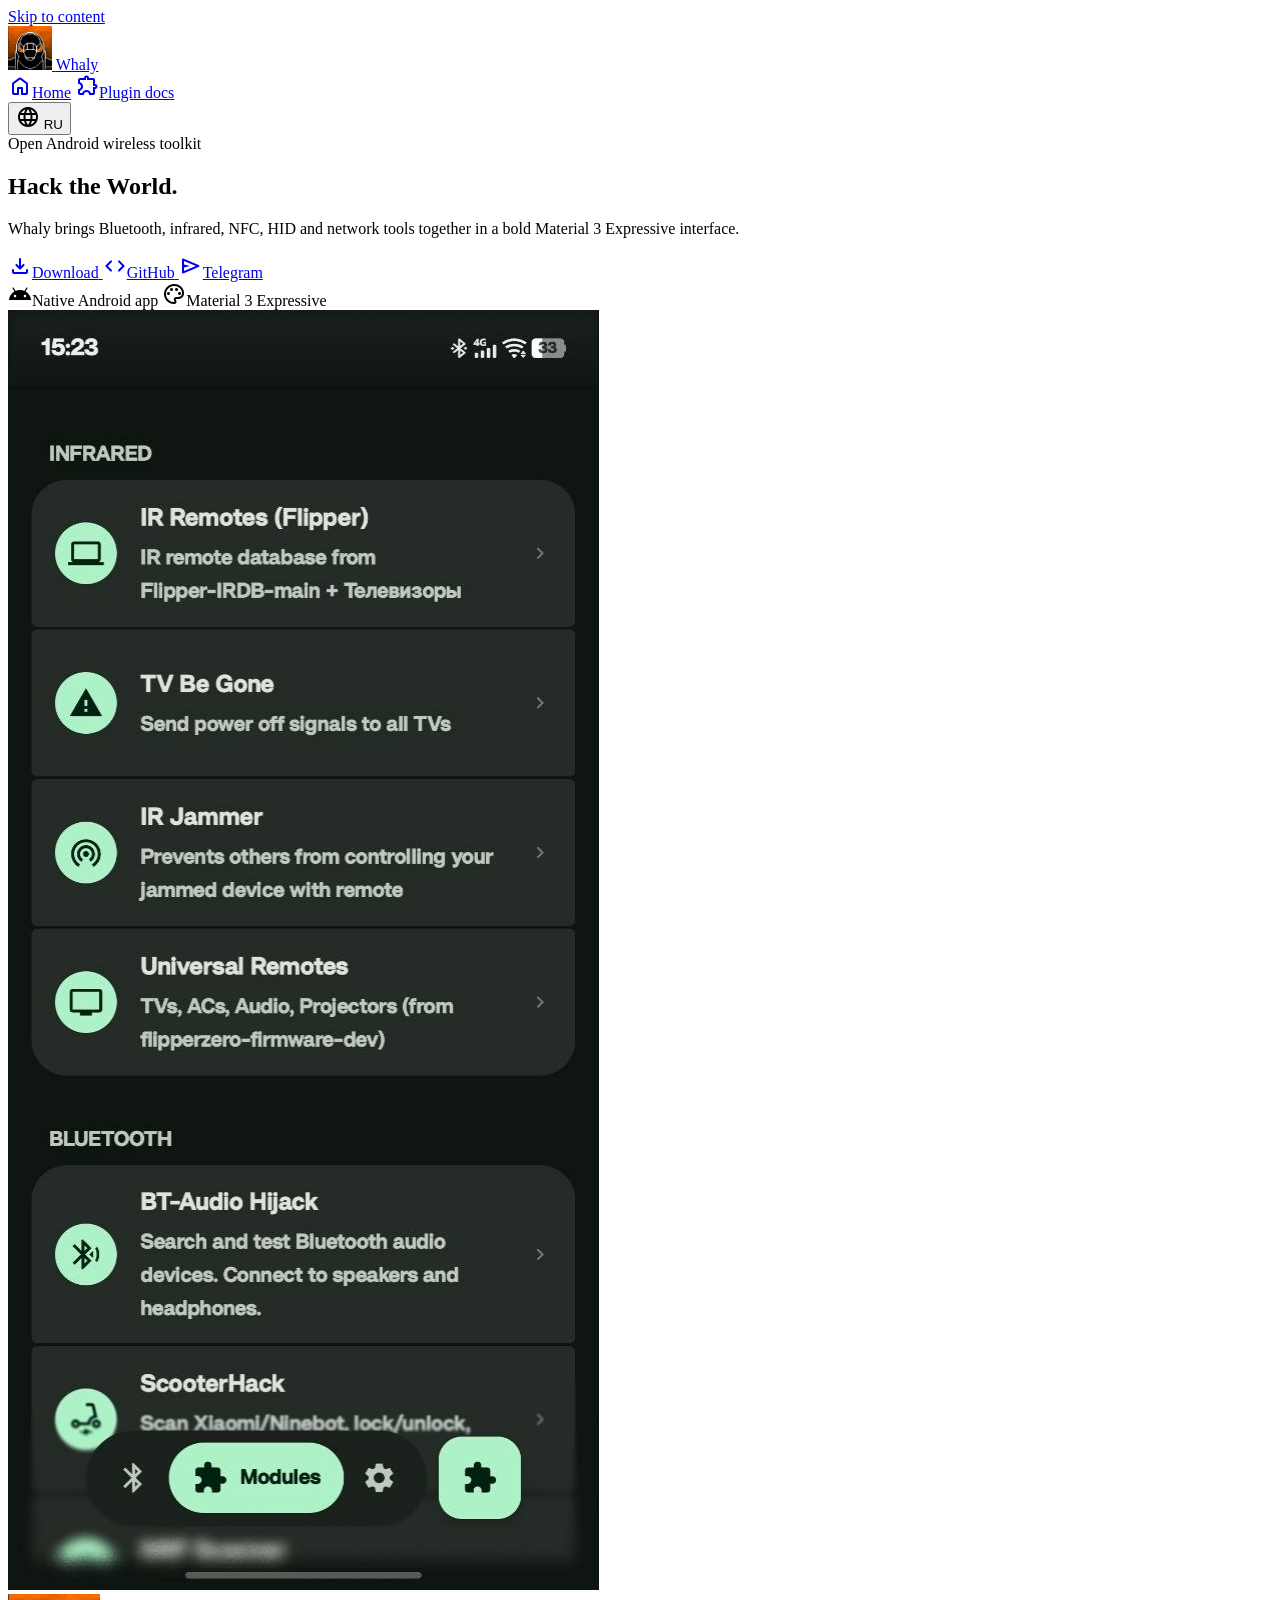
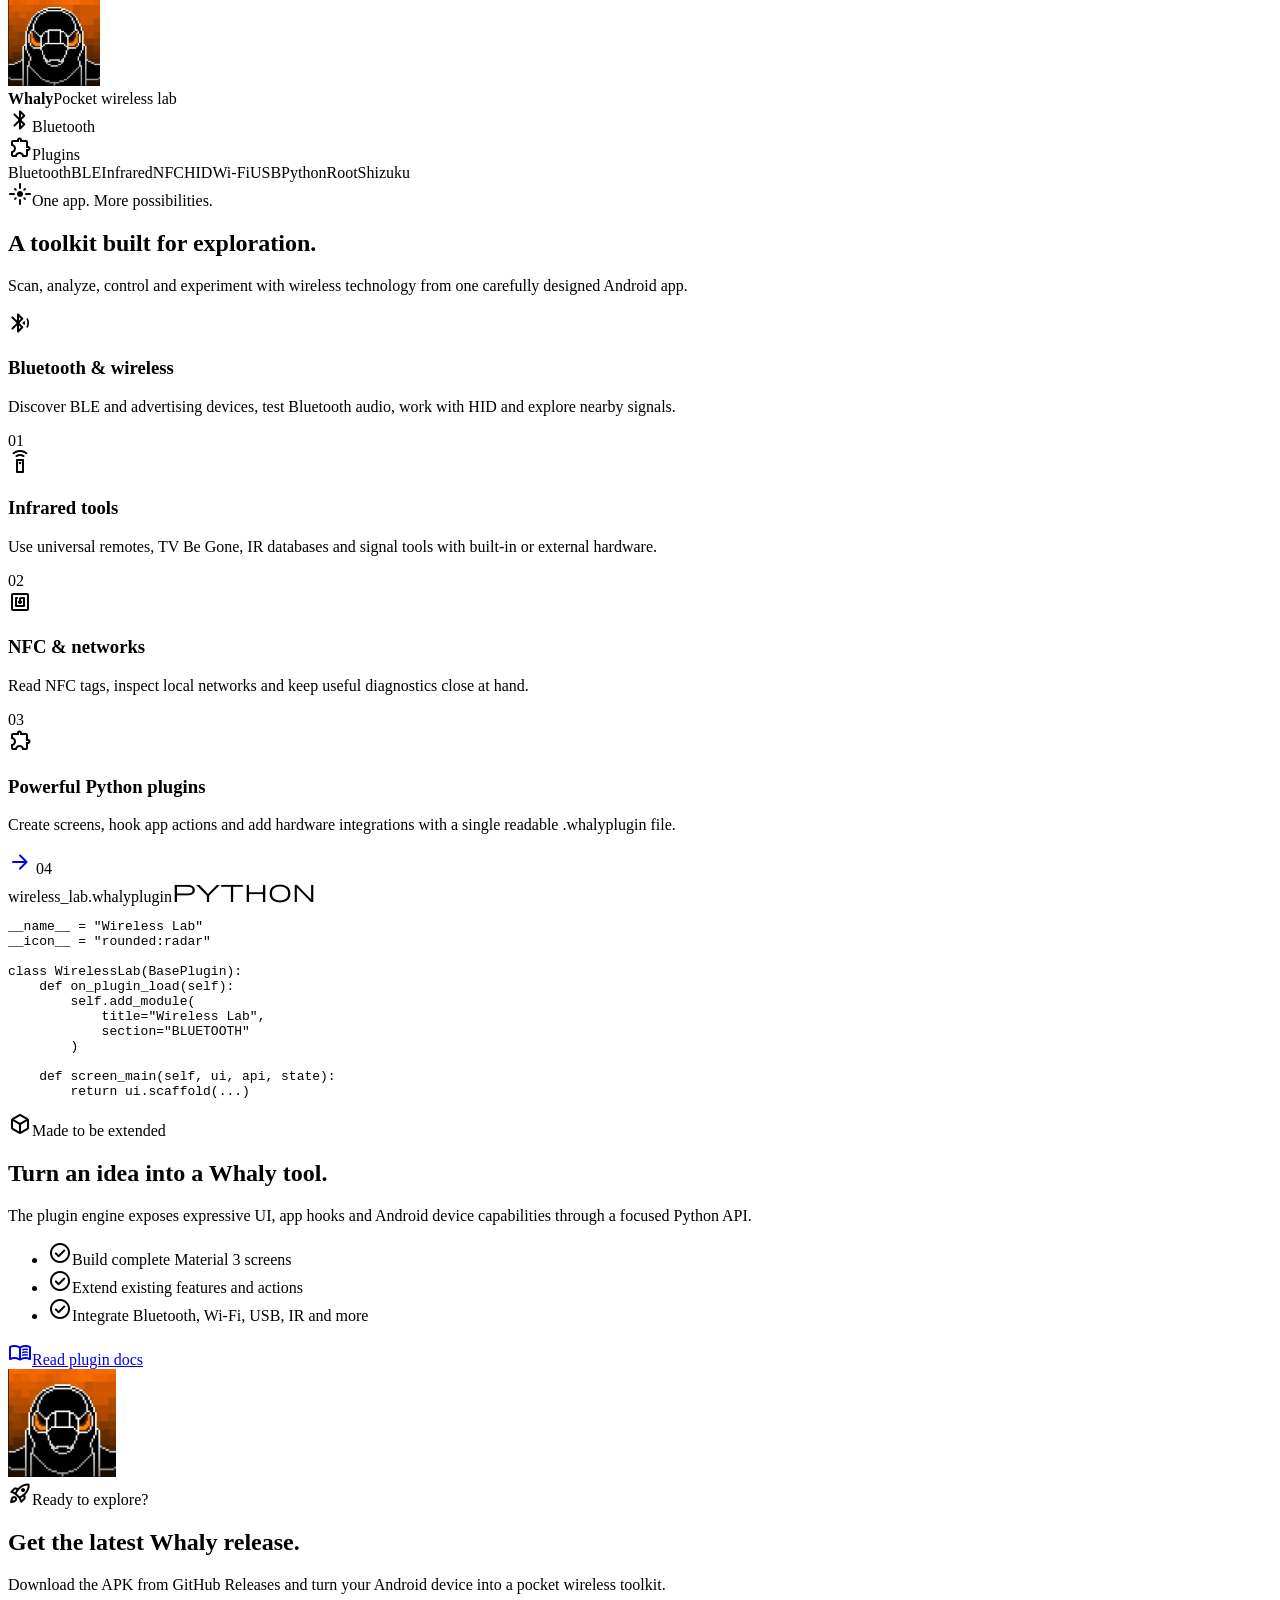
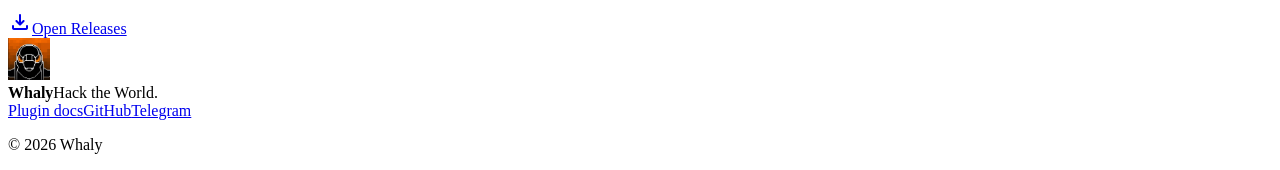
==== docs/index.html @ 7b439350 "Rebrand Dolphy to Whaly - Rename package com.droid.dolphy -> com.droid.whaly and move sources - Rena" ====
<!doctype html>
<html lang="en">
<head>
  <meta charset="utf-8">
  <meta name="viewport" content="width=device-width, initial-scale=1">
  <meta name="theme-color" content="#ff8a00">
  <meta name="description" content="Whaly is an expressive Android toolkit for Bluetooth, infrared, NFC, HID, networks and Python plugins.">
  <meta property="og:title" content="Whaly — Wireless toolkit for Android">
  <meta property="og:description" content="Bluetooth, infrared, NFC, HID, network tools and powerful Python plugins in one Material 3 Expressive app.">
  <meta property="og:image" content="assets/whaly-icon.png">
  <meta property="og:type" content="website">
  <title>Whaly — Wireless toolkit for Android</title>
  <link rel="icon" type="image/png" href="assets/whaly-icon.png">
  <link rel="preconnect" href="https://fonts.googleapis.com">
  <link rel="preconnect" href="https://fonts.gstatic.com" crossorigin>
  <link href="https://fonts.googleapis.com/css2?family=Manrope:wght@400;500;600;700;800&family=Material+Symbols+Rounded:opsz,wght,FILL,GRAD@20..48,400,0..1,0&display=swap" rel="stylesheet">
  <link rel="stylesheet" href="assets/site.css">
  <script src="assets/site.js" defer></script>
</head>
<body data-page="home">
  <a class="skip-link" href="#main" data-i18n="skip">Skip to content</a>
  <div class="ambient ambient-one"></div>
  <div class="ambient ambient-two"></div>
  <header class="site-header">
    <a class="brand" href="index.html" aria-label="Whaly home">
      <img src="assets/whaly-icon.png" alt="" width="44" height="44">
      <span>Whaly</span>
    </a>
    <nav class="top-nav" aria-label="Main navigation">
      <a class="nav-item active" href="index.html"><span class="material-symbols-rounded">home</span><span data-i18n="navHome">Home</span></a>
      <a class="nav-item" href="plugins.html"><span class="material-symbols-rounded">extension</span><span data-i18n="navDocs">Plugin docs</span></a>
    </nav>
    <button class="language-button" type="button" data-language-toggle aria-label="Switch language">
      <span class="material-symbols-rounded">language</span>
      <span data-language-label>RU</span>
    </button>
  </header>

  <main id="main">
    <section class="hero section-shell">
      <div class="hero-copy reveal">
        <div class="eyebrow"><span class="pulse-dot"></span><span data-i18n="heroEyebrow">Open Android wireless toolkit</span></div>
        <h1><span data-i18n="heroTitleA">Hack the</span> <span class="gradient-text" data-i18n="heroTitleB">World.</span></h1>
        <p class="hero-lead" data-i18n="heroLead">Whaly brings Bluetooth, infrared, NFC, HID and network tools together in a bold Material 3 Expressive interface.</p>
        <div class="hero-actions">
          <a class="button button-primary" href="https://github.com/unvoiddd/Whaly-App/releases" target="_blank" rel="noopener">
            <span class="material-symbols-rounded">download</span><span data-i18n="download">Download</span>
          </a>
          <a class="button button-tonal" href="https://github.com/unvoiddd/Whaly-App" target="_blank" rel="noopener">
            <span class="material-symbols-rounded">code</span><span>GitHub</span>
          </a>
          <a class="button button-text" href="https://t.me/whaly_app_official" target="_blank" rel="noopener">
            <span class="material-symbols-rounded">send</span><span>Telegram</span>
          </a>
        </div>
        <div class="hero-meta">
          <span><span class="material-symbols-rounded">android</span><span data-i18n="androidApp">Native Android app</span></span>
          <span><span class="material-symbols-rounded">palette</span><span>Material 3 Expressive</span></span>
        </div>
      </div>
      <div class="hero-visual reveal delay-one" aria-label="Whaly application preview">
        <div class="visual-orbit orbit-one"></div>
        <div class="visual-orbit orbit-two"></div>
        <div class="phone-stage">
          <img class="phone-shot" src="assets/whaly-screenshot.png" alt="Whaly modules screen" width="591" height="1280">
        </div>
        <div class="app-badge">
          <img src="assets/whaly-icon.png" alt="Whaly app icon" width="92" height="92">
          <div><strong>Whaly</strong><span data-i18n="badgeText">Pocket wireless lab</span></div>
        </div>
        <div class="floating-chip chip-bluetooth"><span class="material-symbols-rounded">bluetooth</span>Bluetooth</div>
        <div class="floating-chip chip-plugins"><span class="material-symbols-rounded">extension</span><span data-i18n="plugins">Plugins</span></div>
      </div>
    </section>

    <section class="marquee-band" aria-label="Whaly capabilities">
      <div class="marquee-track">
        <span>Bluetooth</span><i></i><span>BLE</span><i></i><span>Infrared</span><i></i><span>NFC</span><i></i><span>HID</span><i></i><span>Wi-Fi</span><i></i><span>USB</span><i></i><span>Python</span><i></i><span>Root</span><i></i><span>Shizuku</span>
      </div>
    </section>

    <section class="section-shell feature-section">
      <div class="section-heading reveal">
        <div class="eyebrow"><span class="material-symbols-rounded">flare</span><span data-i18n="featureEyebrow">Built for exploration</span></div>
        <h2 data-i18n="featureTitle">One toolkit. Many interfaces.</h2>
        <p data-i18n="featureLead">Move from discovery to diagnostics without leaving the app.</p>
      </div>
      <div class="feature-grid">
        <article class="feature-card card-wide orange reveal">
          <div class="feature-icon"><span class="material-symbols-rounded">bluetooth_searching</span></div>
          <div><h3 data-i18n="featureWirelessTitle">Bluetooth workspace</h3><p data-i18n="featureWirelessBody">Scan BLE advertisements, inspect devices and explore Bluetooth-focused modules from one place.</p></div>
          <span class="card-number">01</span>
        </article>
        <article class="feature-card yellow reveal delay-one">
          <div class="feature-icon"><span class="material-symbols-rounded">settings_remote</span></div>
          <h3 data-i18n="featureIrTitle">Infrared control</h3>
          <p data-i18n="featureIrBody">Universal remotes, TV Be Gone, imported IR databases and pluggable external transmitters.</p>
          <span class="card-number">02</span>
        </article>
        <article class="feature-card cream reveal">
          <div class="feature-icon"><span class="material-symbols-rounded">nfc</span></div>
          <h3 data-i18n="featureNfcTitle">NFC & HID tools</h3>
          <p data-i18n="featureNfcBody">Read and work with NFC data, build HID workflows and connect compatible hardware.</p>
          <span class="card-number">03</span>
        </article>
        <article class="feature-card card-wide dark reveal delay-one">
          <div class="feature-icon"><span class="material-symbols-rounded">extension</span></div>
          <div><h3 data-i18n="featurePluginsTitle">Powerful Python plugins</h3><p data-i18n="featurePluginsBody">A single .whalyplugin file can add expressive screens, hook existing UI, provide hardware backends and use Android APIs.</p></div>
          <a class="round-link" href="plugins.html" aria-label="Plugin documentation"><span class="material-symbols-rounded">arrow_forward</span></a>
          <span class="card-number">04</span>
        </article>
      </div>
    </section>

    <section class="section-shell plugin-showcase">
      <div class="code-card reveal">
        <div class="code-top"><span class="code-dots"><i></i><i></i><i></i></span><span>wireless_lab.whalyplugin</span><span class="material-symbols-rounded">python</span></div>
        <pre><code><span class="code-key">__name__</span> = <span class="code-string">"Wireless Lab"</span>
<span class="code-key">__icon__</span> = <span class="code-string">"rounded:radar"</span>

<span class="code-key">class</span> WirelessLab(BasePlugin):
    <span class="code-key">def</span> on_plugin_load(self):
        self.add_module(
            title=<span class="code-string">"Wireless Lab"</span>,
            section=<span class="code-string">"BLUETOOTH"</span>
        )

    <span class="code-key">def</span> screen_main(self, ui, api, state):
        <span class="code-key">return</span> ui.scaffold(...)</code></pre>
      </div>
      <div class="plugin-copy reveal delay-one">
        <div class="eyebrow"><span class="material-symbols-rounded">deployed_code</span><span data-i18n="pluginEyebrow">Make Whaly yours</span></div>
        <h2 data-i18n="pluginTitle">One file can become a complete module.</h2>
        <p data-i18n="pluginLead">Build multi-screen tools with Material 3 components, Bluetooth, Wi-Fi, NFC, USB, Root and Shizuku access. Extend existing screens or provide a new hardware backend.</p>
        <ul class="check-list">
          <li><span class="material-symbols-rounded">check_circle</span><span data-i18n="pluginPointOne">Declarative Material 3 Expressive UI</span></li>
          <li><span class="material-symbols-rounded">check_circle</span><span data-i18n="pluginPointTwo">Screen, action and service hooks</span></li>
          <li><span class="material-symbols-rounded">check_circle</span><span data-i18n="pluginPointThree">Safe Mode after a plugin crash</span></li>
        </ul>
        <a class="button button-primary" href="plugins.html"><span class="material-symbols-rounded">menu_book</span><span data-i18n="readDocs">Read plugin docs</span></a>
      </div>
    </section>

    <section class="section-shell download-section reveal">
      <div class="download-shape shape-a"></div>
      <div class="download-shape shape-b"></div>
      <img src="assets/whaly-icon.png" alt="" width="108" height="108">
      <div><div class="eyebrow light"><span class="material-symbols-rounded">rocket_launch</span><span data-i18n="downloadEyebrow">Ready to dive in?</span></div><h2 data-i18n="downloadTitle">Get the latest Whaly release.</h2><p data-i18n="downloadLead">Download the APK from the official GitHub Releases page.</p></div>
      <a class="button button-light" href="https://github.com/unvoiddd/Whaly-App/releases" target="_blank" rel="noopener"><span class="material-symbols-rounded">download</span><span data-i18n="openReleases">Open Releases</span></a>
    </section>
  </main>

  <footer class="site-footer section-shell">
    <div class="footer-brand"><img src="assets/whaly-icon.png" alt="" width="42" height="42"><div><strong>Whaly</strong><span data-i18n="footerTagline">Hack the World.</span></div></div>
    <div class="footer-links"><a href="plugins.html" data-i18n="navDocs">Plugin docs</a><a href="https://github.com/unvoiddd/Whaly-App" target="_blank" rel="noopener">GitHub</a><a href="https://t.me/whaly_app_official" target="_blank" rel="noopener">Telegram</a></div>
    <p>© <span data-current-year></span> Whaly</p>
  </footer>
</body>
</html>
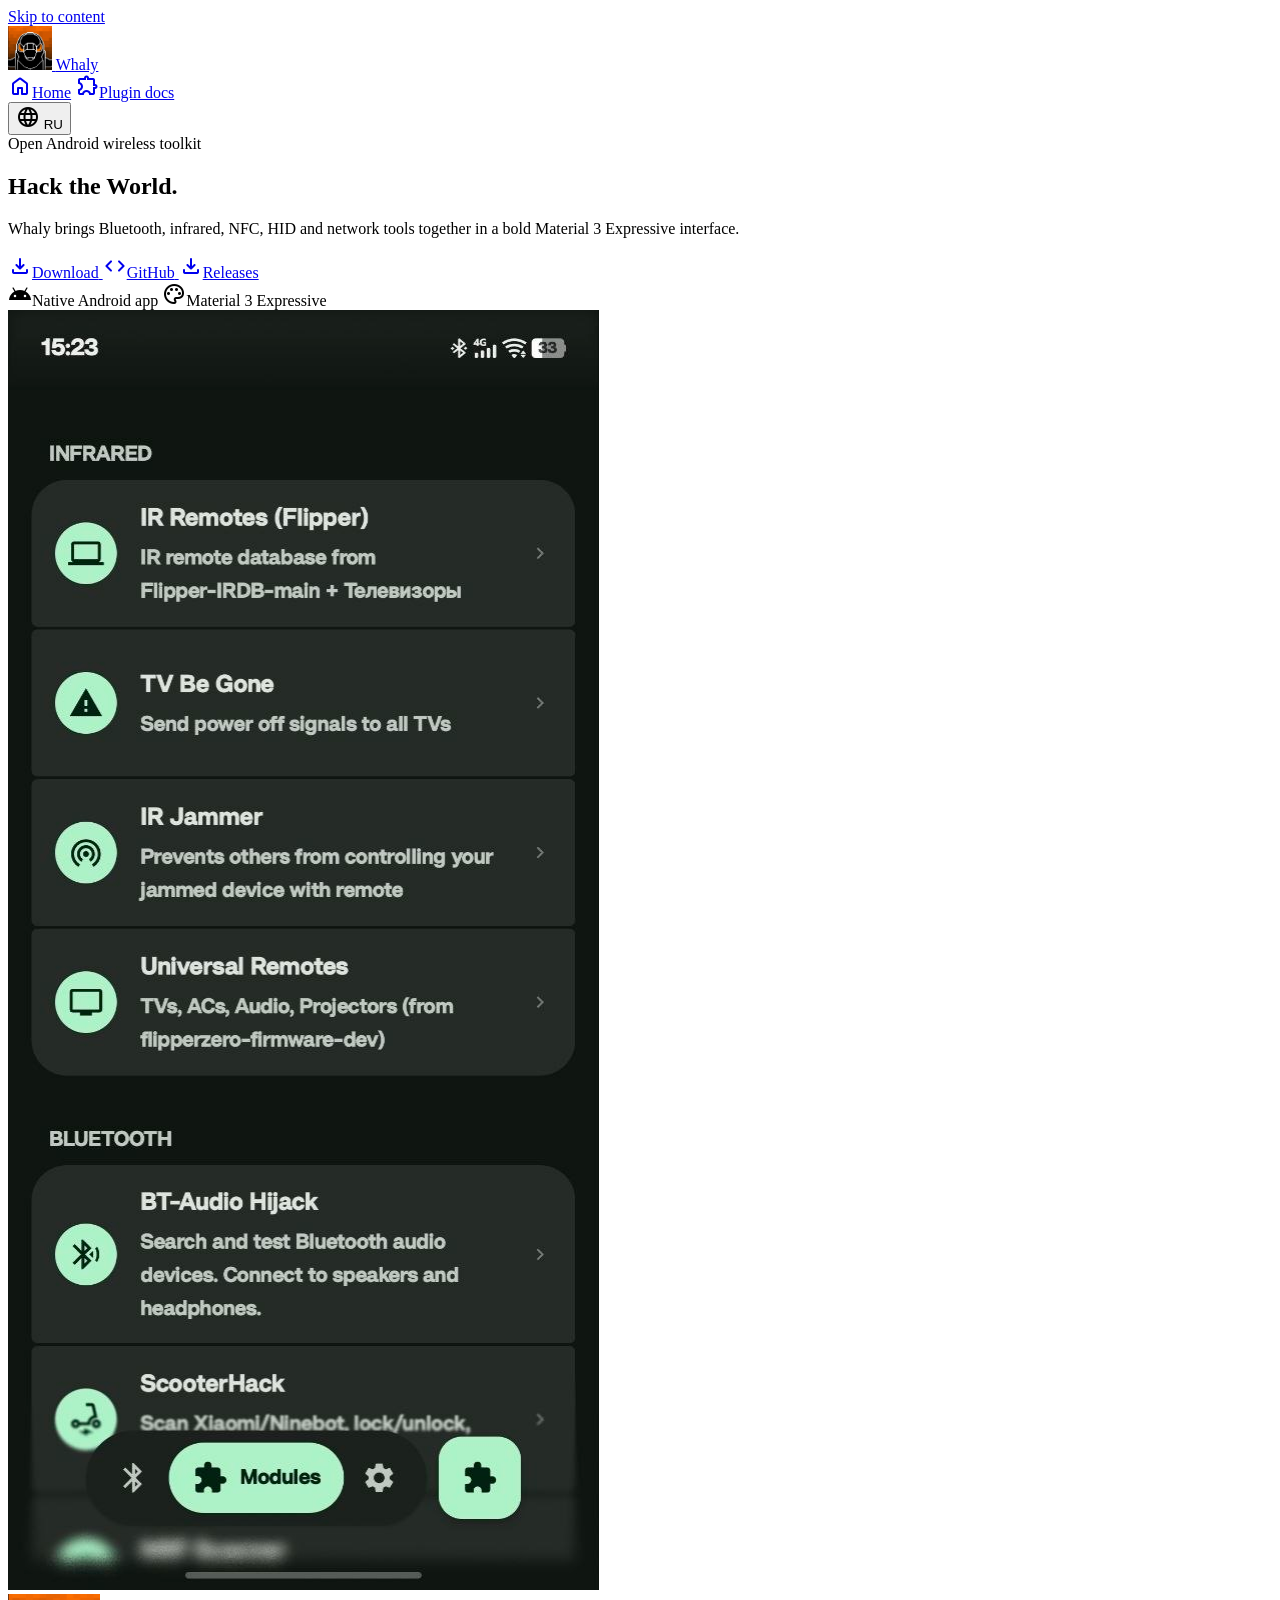
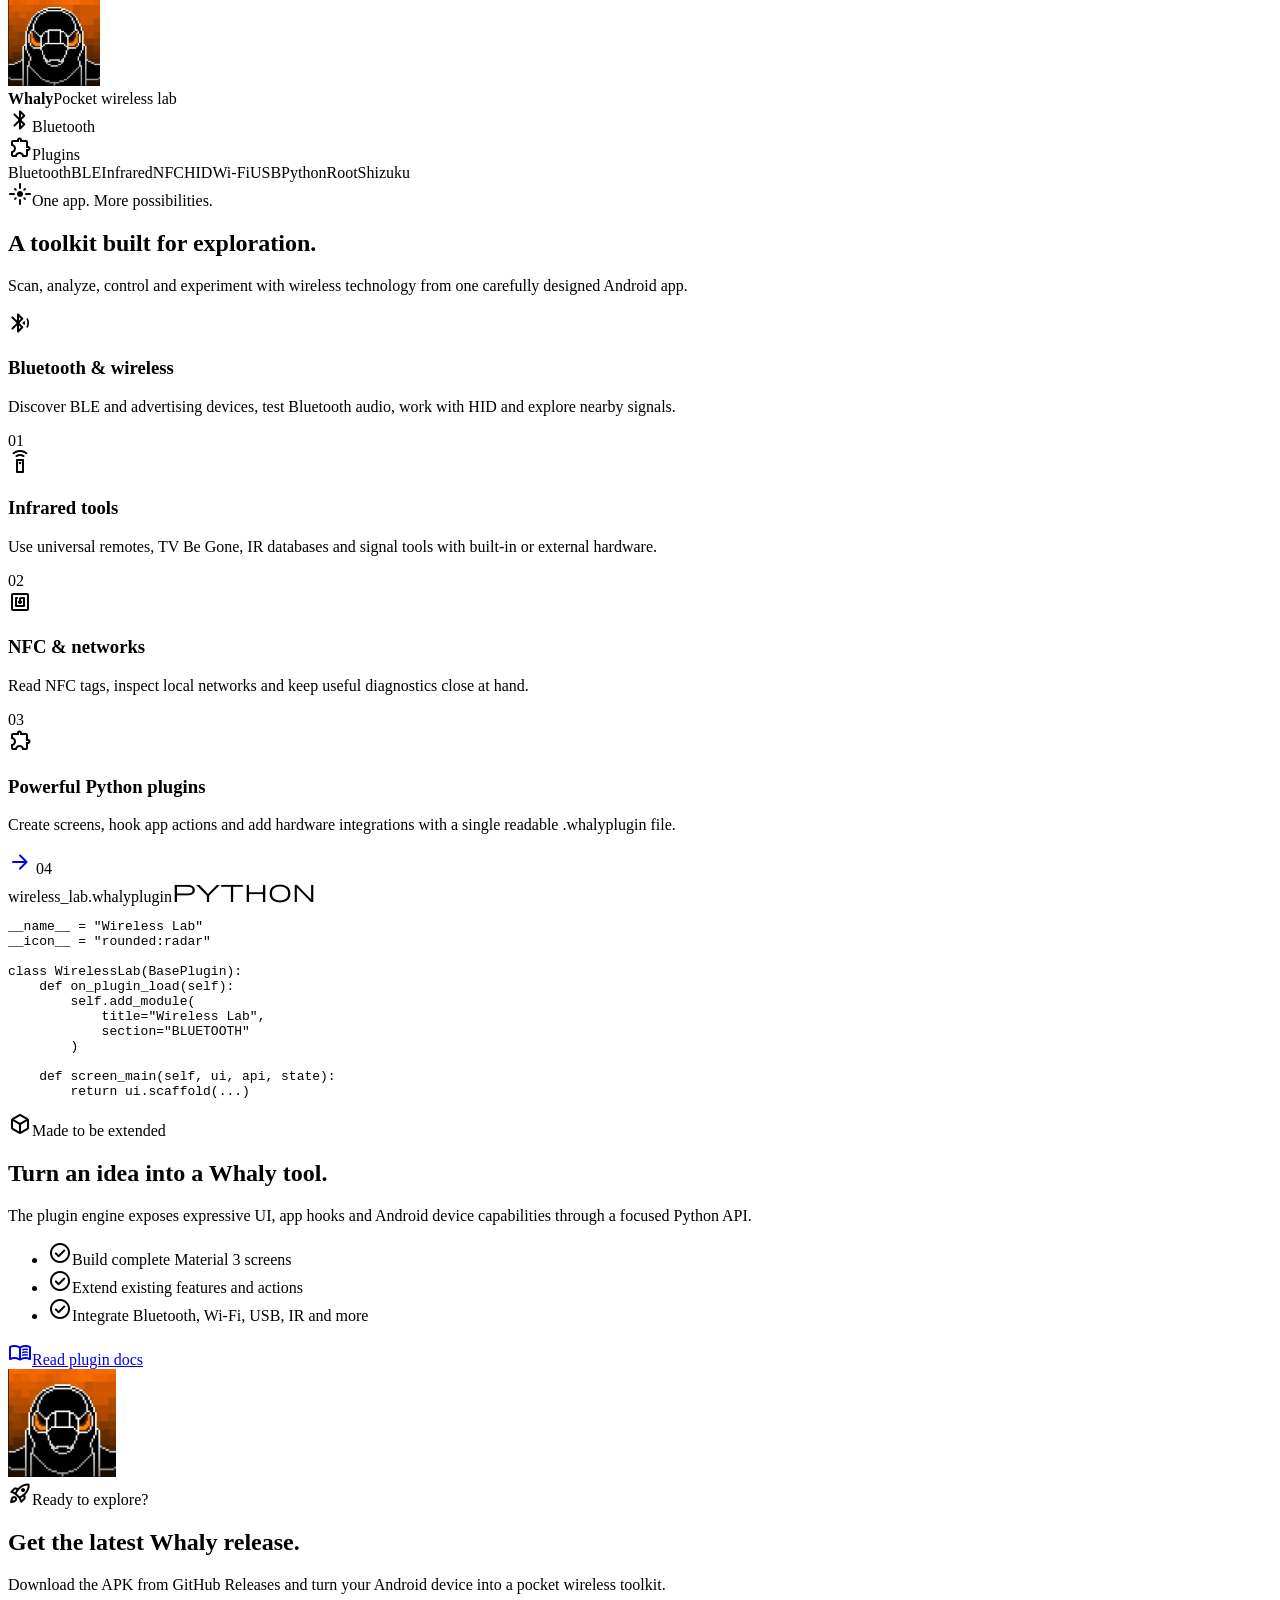
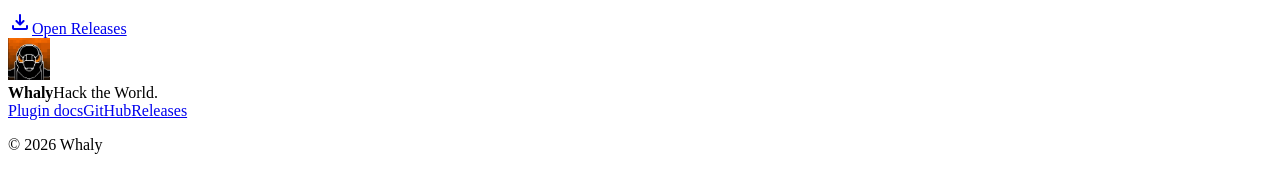
==== commit 676ad717: "Add in-app updater and drop the Telegram channel" ====
--- a/docs/index.html
+++ b/docs/index.html
@@ -43,14 +43,14 @@
         <h1><span data-i18n="heroTitleA">Hack the</span> <span class="gradient-text" data-i18n="heroTitleB">World.</span></h1>
         <p class="hero-lead" data-i18n="heroLead">Whaly brings Bluetooth, infrared, NFC, HID and network tools together in a bold Material 3 Expressive interface.</p>
         <div class="hero-actions">
-          <a class="button button-primary" href="https://github.com/unvoiddd/Whaly-App/releases" target="_blank" rel="noopener">
+          <a class="button button-primary" href="https://github.com/fakeneui1802-ops/Whaly-App/releases" target="_blank" rel="noopener">
             <span class="material-symbols-rounded">download</span><span data-i18n="download">Download</span>
           </a>
-          <a class="button button-tonal" href="https://github.com/unvoiddd/Whaly-App" target="_blank" rel="noopener">
+          <a class="button button-tonal" href="https://github.com/fakeneui1802-ops/Whaly-App" target="_blank" rel="noopener">
             <span class="material-symbols-rounded">code</span><span>GitHub</span>
           </a>
-          <a class="button button-text" href="https://t.me/whaly_app_official" target="_blank" rel="noopener">
-            <span class="material-symbols-rounded">send</span><span>Telegram</span>
+          <a class="button button-text" href="https://github.com/fakeneui1802-ops/Whaly-App/releases" target="_blank" rel="noopener">
+            <span class="material-symbols-rounded">download</span><span>Releases</span>
           </a>
         </div>
         <div class="hero-meta">
@@ -146,13 +146,13 @@
       <div class="download-shape shape-b"></div>
       <img src="assets/whaly-icon.png" alt="" width="108" height="108">
       <div><div class="eyebrow light"><span class="material-symbols-rounded">rocket_launch</span><span data-i18n="downloadEyebrow">Ready to dive in?</span></div><h2 data-i18n="downloadTitle">Get the latest Whaly release.</h2><p data-i18n="downloadLead">Download the APK from the official GitHub Releases page.</p></div>
-      <a class="button button-light" href="https://github.com/unvoiddd/Whaly-App/releases" target="_blank" rel="noopener"><span class="material-symbols-rounded">download</span><span data-i18n="openReleases">Open Releases</span></a>
+      <a class="button button-light" href="https://github.com/fakeneui1802-ops/Whaly-App/releases" target="_blank" rel="noopener"><span class="material-symbols-rounded">download</span><span data-i18n="openReleases">Open Releases</span></a>
     </section>
   </main>
 
   <footer class="site-footer section-shell">
     <div class="footer-brand"><img src="assets/whaly-icon.png" alt="" width="42" height="42"><div><strong>Whaly</strong><span data-i18n="footerTagline">Hack the World.</span></div></div>
-    <div class="footer-links"><a href="plugins.html" data-i18n="navDocs">Plugin docs</a><a href="https://github.com/unvoiddd/Whaly-App" target="_blank" rel="noopener">GitHub</a><a href="https://t.me/whaly_app_official" target="_blank" rel="noopener">Telegram</a></div>
+    <div class="footer-links"><a href="plugins.html" data-i18n="navDocs">Plugin docs</a><a href="https://github.com/fakeneui1802-ops/Whaly-App" target="_blank" rel="noopener">GitHub</a><a href="https://github.com/fakeneui1802-ops/Whaly-App/releases" target="_blank" rel="noopener">Releases</a></div>
     <p>© <span data-current-year></span> Whaly</p>
   </footer>
 </body>
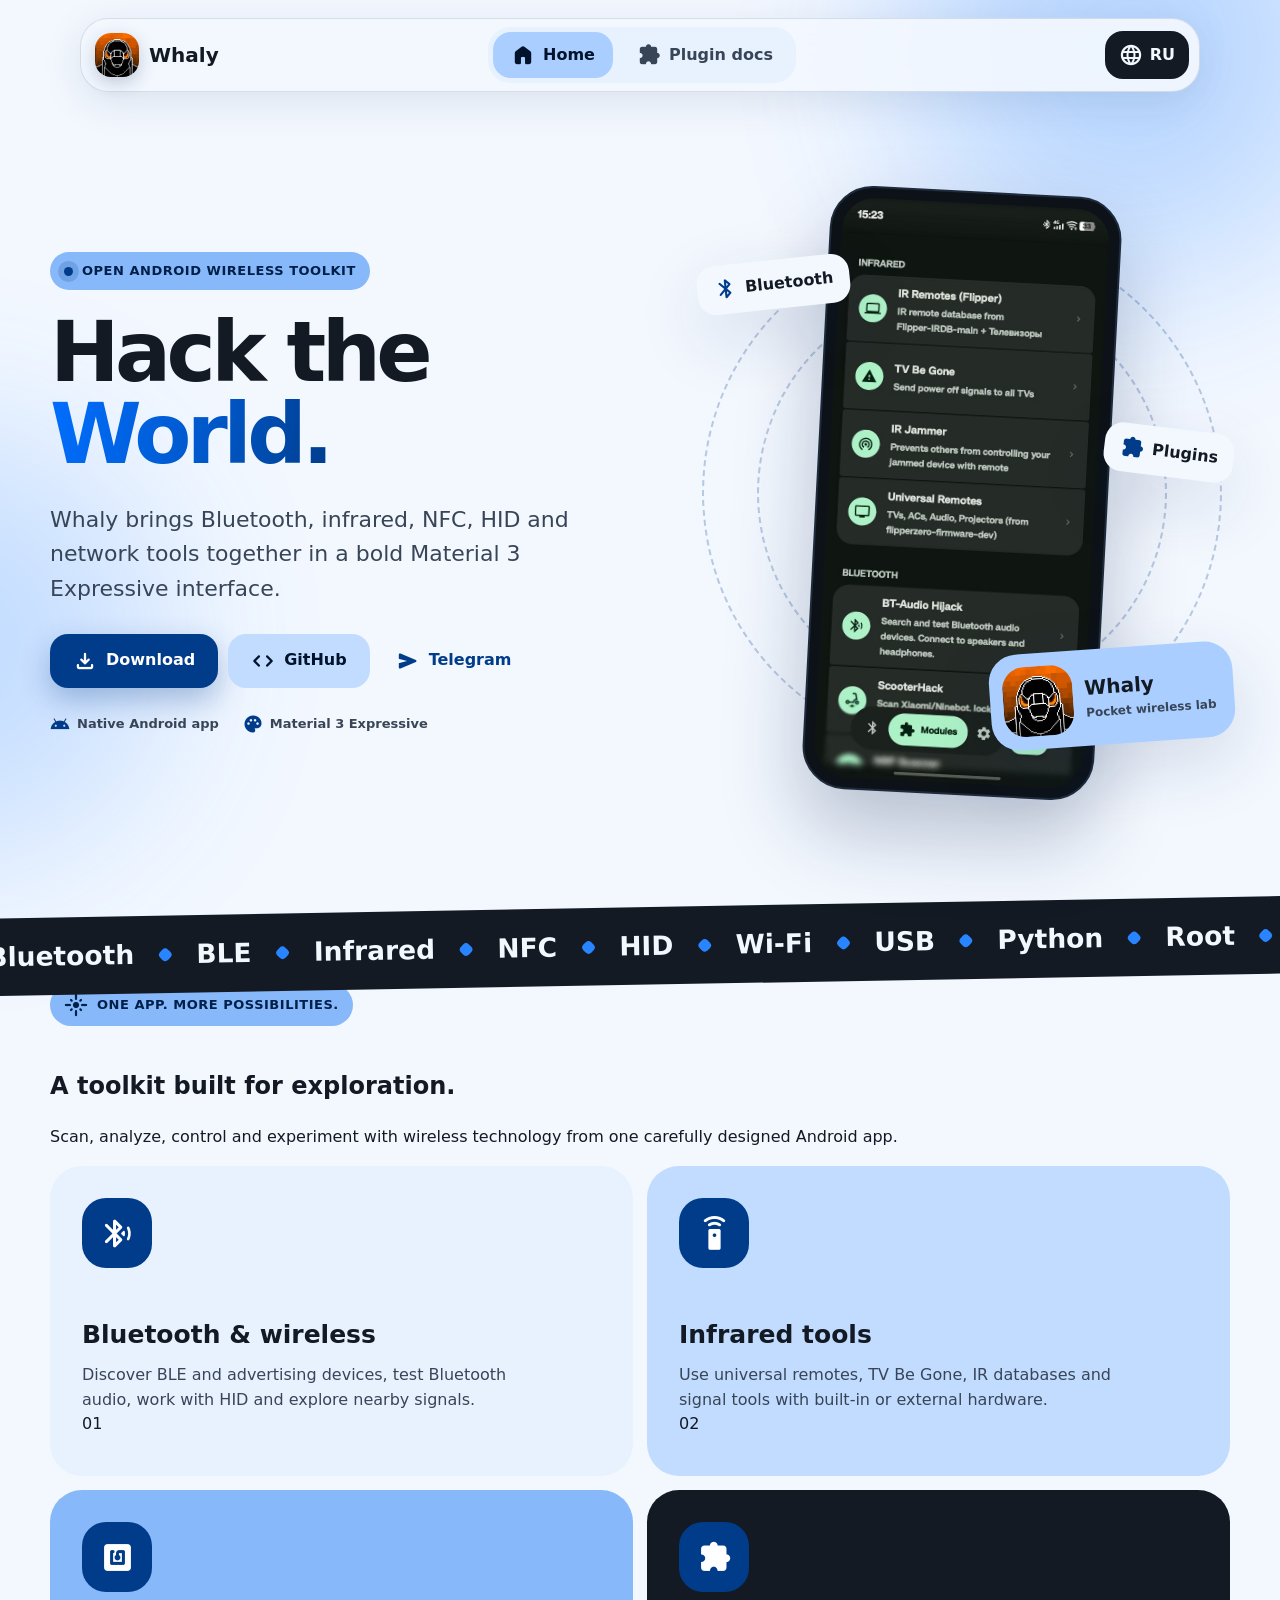
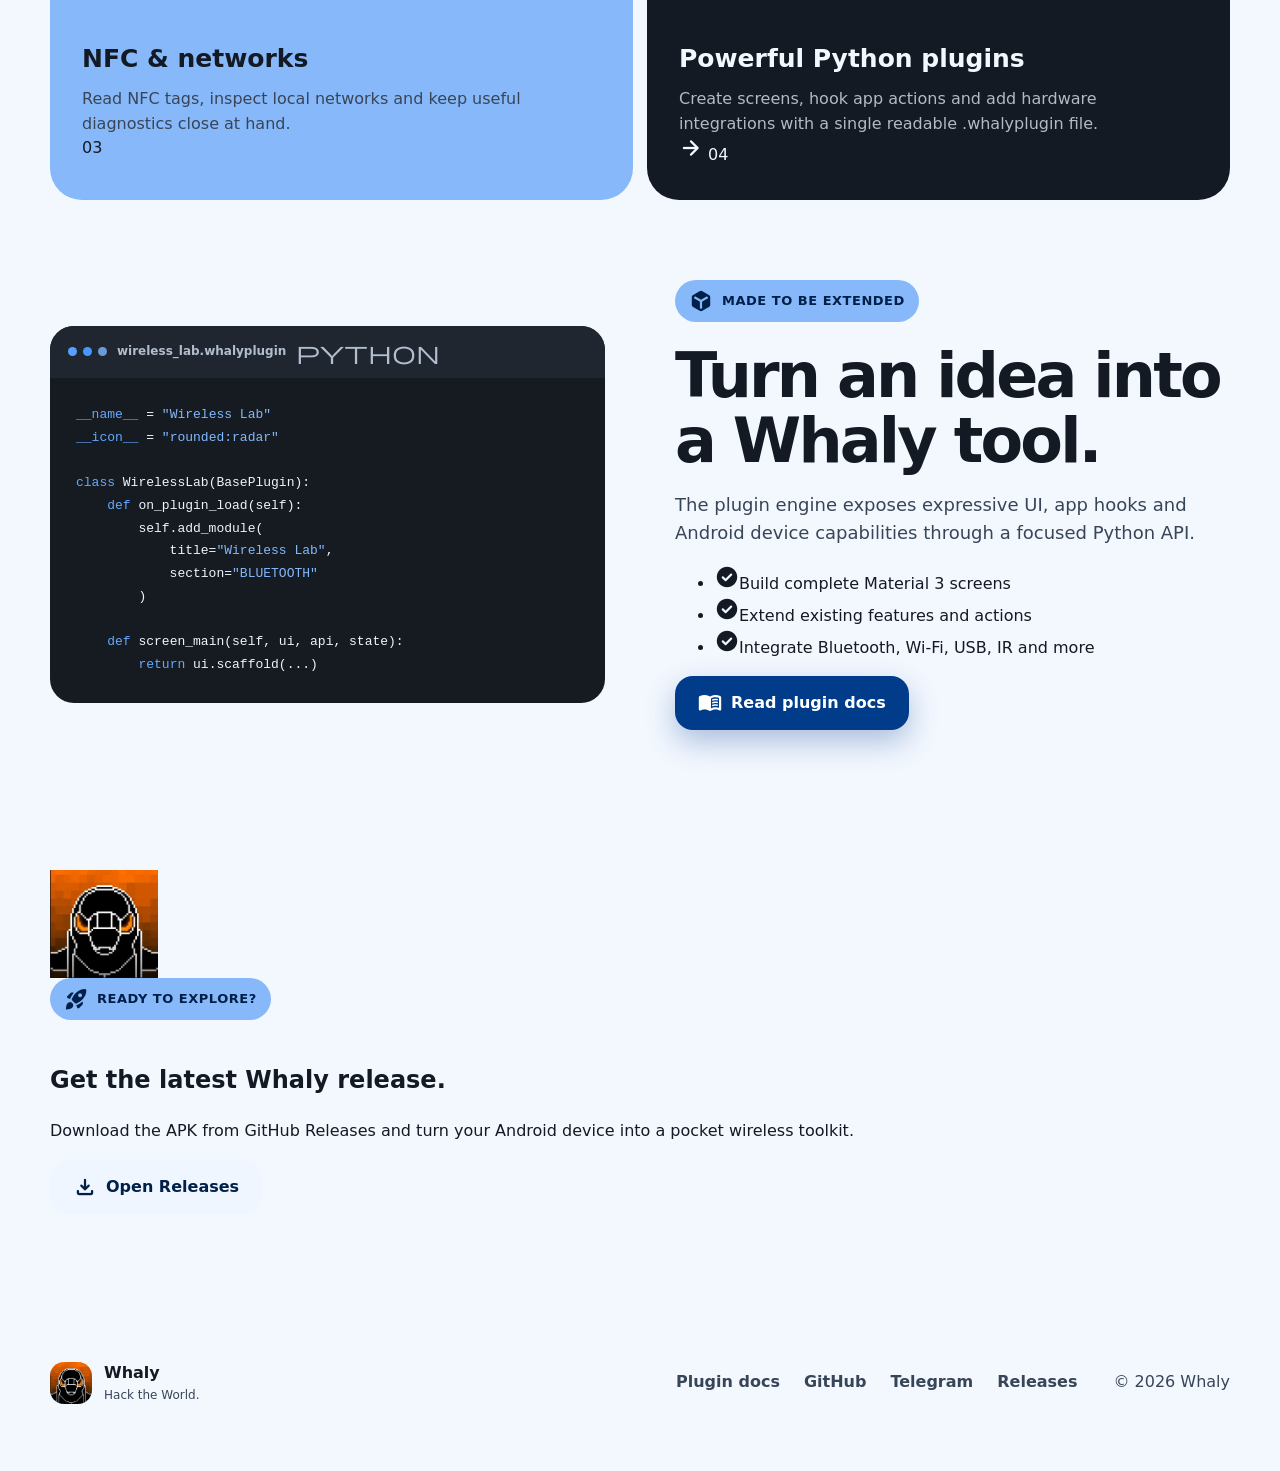
==== commit 54411281: "Rebrand the site palette to whale blue and restore the Telegram links" ====
--- a/docs/index.html
+++ b/docs/index.html
@@ -49,8 +49,8 @@
           <a class="button button-tonal" href="https://github.com/fakeneui1802-ops/Whaly-App" target="_blank" rel="noopener">
             <span class="material-symbols-rounded">code</span><span>GitHub</span>
           </a>
-          <a class="button button-text" href="https://github.com/fakeneui1802-ops/Whaly-App/releases" target="_blank" rel="noopener">
-            <span class="material-symbols-rounded">download</span><span>Releases</span>
+          <a class="button button-text" href="https://t.me/whaly_app_official" target="_blank" rel="noopener">
+            <span class="material-symbols-rounded">send</span><span>Telegram</span>
           </a>
         </div>
         <div class="hero-meta">
@@ -86,7 +86,7 @@
         <p data-i18n="featureLead">Move from discovery to diagnostics without leaving the app.</p>
       </div>
       <div class="feature-grid">
-        <article class="feature-card card-wide orange reveal">
+        <article class="feature-card card-wide accent reveal">
           <div class="feature-icon"><span class="material-symbols-rounded">bluetooth_searching</span></div>
           <div><h3 data-i18n="featureWirelessTitle">Bluetooth workspace</h3><p data-i18n="featureWirelessBody">Scan BLE advertisements, inspect devices and explore Bluetooth-focused modules from one place.</p></div>
           <span class="card-number">01</span>
@@ -152,7 +152,7 @@
 
   <footer class="site-footer section-shell">
     <div class="footer-brand"><img src="assets/whaly-icon.png" alt="" width="42" height="42"><div><strong>Whaly</strong><span data-i18n="footerTagline">Hack the World.</span></div></div>
-    <div class="footer-links"><a href="plugins.html" data-i18n="navDocs">Plugin docs</a><a href="https://github.com/fakeneui1802-ops/Whaly-App" target="_blank" rel="noopener">GitHub</a><a href="https://github.com/fakeneui1802-ops/Whaly-App/releases" target="_blank" rel="noopener">Releases</a></div>
+    <div class="footer-links"><a href="plugins.html" data-i18n="navDocs">Plugin docs</a><a href="https://github.com/fakeneui1802-ops/Whaly-App" target="_blank" rel="noopener">GitHub</a><a href="https://t.me/whaly_app_official" target="_blank" rel="noopener">Telegram</a><a href="https://github.com/fakeneui1802-ops/Whaly-App/releases" target="_blank" rel="noopener">Releases</a></div>
     <p>© <span data-current-year></span> Whaly</p>
   </footer>
 </body>
--- a/docs/assets/site.css
+++ b/docs/assets/site.css
@@ -0,0 +1,440 @@
+:root {
+  color-scheme: light;
+  --primary: #003c8a;
+  --on-primary: #ffffff;
+  --primary-container: #c1dcff;
+  --on-primary-container: #00132d;
+  --secondary-container: #a9ceff;
+  --on-secondary-container: #00132b;
+  --tertiary-container: #87b8f9;
+  --surface: #f3f8ff;
+  --surface-low: #e8f2ff;
+  --surface-high: #dbe6f4;
+  --surface-highest: #d3deed;
+  --on-surface: #131a24;
+  --on-surface-variant: #384557;
+  --outline: #62748b;
+  --accent: #006eff;
+  --accent-soft: #2885ff;
+  --shadow: 0 24px 70px rgba(14, 44, 94, .14);
+  --round-xl: 44px;
+  --round-lg: 32px;
+  --round-md: 24px;
+  --ease: cubic-bezier(.2, 0, 0, 1);
+}
+
+* { box-sizing: border-box; }
+html { overflow-x: clip; scroll-behavior: smooth; scroll-padding-top: 112px; }
+body {
+  margin: 0;
+  overflow-x: hidden;
+  background: var(--surface);
+  color: var(--on-surface);
+  font-family: Manrope, system-ui, sans-serif;
+  line-height: 1.55;
+}
+a { color: inherit; text-decoration: none; }
+button, a { -webkit-tap-highlight-color: transparent; }
+button { font: inherit; }
+img { display: block; max-width: 100%; }
+.material-symbols-rounded { font-variation-settings: 'FILL' 1, 'wght' 500, 'GRAD' 0, 'opsz' 24; }
+.skip-link { position: fixed; z-index: 100; top: -80px; left: 20px; padding: 12px 20px; border-radius: 20px; background: var(--on-surface); color: var(--surface); transition: top .2s; }
+.skip-link:focus { top: 20px; }
+.ambient { position: fixed; z-index: -2; border-radius: 999px; filter: blur(90px); opacity: .23; pointer-events: none; }
+.ambient-one { width: 460px; height: 460px; top: -180px; right: -80px; background: var(--accent); }
+.ambient-two { width: 420px; height: 420px; bottom: 5%; left: -260px; background: var(--accent-soft); }
+.section-shell { width: min(1180px, calc(100% - 48px)); margin-inline: auto; }
+
+.site-header {
+  position: sticky;
+  z-index: 50;
+  top: 18px;
+  display: grid;
+  grid-template-columns: 1fr auto 1fr;
+  align-items: center;
+  width: min(1120px, calc(100% - 32px));
+  min-height: 72px;
+  margin: 18px auto 0;
+  padding: 8px 10px 8px 14px;
+  border: 1px solid color-mix(in srgb, var(--outline) 20%, transparent);
+  border-radius: 28px;
+  background: color-mix(in srgb, var(--surface) 91%, transparent);
+  box-shadow: 0 10px 40px rgba(10, 36, 78, .10);
+  backdrop-filter: blur(22px) saturate(1.3);
+}
+.brand { display: flex; align-items: center; gap: 10px; width: fit-content; font-size: 20px; font-weight: 800; }
+.brand img { width: 44px; height: 44px; border-radius: 16px; box-shadow: 0 6px 18px rgba(12, 40, 84, .22); }
+.top-nav { display: flex; align-items: center; gap: 6px; padding: 5px; border-radius: 22px; background: var(--surface-low); }
+.nav-item { display: flex; align-items: center; gap: 8px; min-height: 46px; padding: 0 18px; border-radius: 18px; color: var(--on-surface-variant); font-weight: 700; transition: background .25s var(--ease), color .25s, transform .25s var(--ease); }
+.nav-item:hover { background: var(--surface-high); transform: translateY(-1px); }
+.nav-item.active { background: var(--secondary-container); color: var(--on-secondary-container); }
+.language-button { justify-self: end; display: flex; align-items: center; justify-content: center; gap: 7px; min-width: 64px; height: 48px; padding: 0 14px; border: 0; border-radius: 18px; background: var(--on-surface); color: var(--surface); cursor: pointer; font-weight: 800; transition: transform .25s var(--ease), border-radius .25s var(--ease); }
+.language-button:hover { transform: scale(1.04); border-radius: 24px; }
+:focus-visible { outline: 3px solid var(--accent); outline-offset: 3px; }
+
+.hero { display: grid; grid-template-columns: 1.03fr .97fr; align-items: center; gap: clamp(36px, 6vw, 90px); min-height: calc(100vh - 110px); padding-block: 76px 90px; }
+.eyebrow { display: inline-flex; align-items: center; gap: 9px; margin-bottom: 22px; padding: 9px 14px; border-radius: 999px; background: var(--tertiary-container); color: #00204a; font-size: 13px; font-weight: 800; letter-spacing: .04em; text-transform: uppercase; }
+.pulse-dot { width: 9px; height: 9px; border-radius: 50%; background: var(--primary); box-shadow: 0 0 0 6px color-mix(in srgb, var(--primary) 18%, transparent); animation: pulse 2s infinite; }
+@keyframes pulse { 50% { box-shadow: 0 0 0 10px transparent; } }
+h1 { max-width: 780px; margin: 0; font-size: clamp(50px, 6.5vw, 88px); line-height: .98; letter-spacing: -.055em; font-weight: 800; }
+.gradient-text { color: transparent; background: linear-gradient(100deg, var(--accent), #0057c8 58%, #003d8d); background-clip: text; -webkit-background-clip: text; }
+.hero-lead { max-width: 640px; margin: 28px 0; color: var(--on-surface-variant); font-size: clamp(18px, 2vw, 22px); }
+.hero-actions { display: flex; flex-wrap: wrap; align-items: center; gap: 10px; margin-top: 28px; }
+.button { display: inline-flex; align-items: center; justify-content: center; gap: 9px; min-height: 54px; padding: 0 23px; border-radius: 18px; font-weight: 800; transition: transform .25s var(--ease), border-radius .25s var(--ease), box-shadow .25s; }
+.button:hover { transform: translateY(-3px); border-radius: 27px; }
+.button-primary { background: var(--primary); color: var(--on-primary); box-shadow: 0 12px 30px color-mix(in srgb, var(--primary) 30%, transparent); }
+.button-tonal { background: var(--primary-container); color: var(--on-primary-container); }
+.button-text { padding-inline: 16px; color: var(--primary); }
+.button-light { background: #eff6ff; color: #002049; }
+.hero-meta { display: flex; flex-wrap: wrap; gap: 10px 24px; margin-top: 26px; color: var(--on-surface-variant); font-size: 13px; font-weight: 700; }
+.hero-meta > span { display: flex; align-items: center; gap: 7px; }
+.hero-meta .material-symbols-rounded { color: var(--primary); font-size: 20px; }
+
+.hero-visual { position: relative; display: grid; place-items: center; min-height: 650px; }
+.phone-stage { position: relative; z-index: 3; width: min(292px, 66vw); padding: 10px; border: 2px solid #1e2b3d; border-radius: 43px; background: #0d1218; box-shadow: 0 40px 80px rgba(10, 34, 72, .26); transform: rotate(3deg); transition: transform .5s var(--ease); }
+.hero-visual:hover .phone-stage { transform: rotate(0) translateY(-8px); }
+.phone-shot { width: 100%; height: auto; aspect-ratio: 591 / 1280; border-radius: 34px; object-fit: contain; }
+.visual-orbit { position: absolute; border: 2px dashed color-mix(in srgb, var(--primary) 25%, transparent); border-radius: 50%; animation: orbit 24s linear infinite; }
+.orbit-one { width: 520px; height: 520px; }
+.orbit-two { width: 410px; height: 410px; animation-direction: reverse; animation-duration: 18s; }
+@keyframes orbit { to { transform: rotate(360deg); } }
+.app-badge { position: absolute; z-index: 5; right: -4px; bottom: 74px; display: flex; align-items: center; gap: 12px; padding: 13px 18px 13px 13px; border-radius: 28px; background: var(--secondary-container); box-shadow: var(--shadow); transform: rotate(-4deg); }
+.app-badge img { width: 70px; height: 70px; border-radius: 22px; }
+.app-badge div { display: grid; }
+.app-badge strong { font-size: 20px; }
+.app-badge span { color: var(--on-surface-variant); font-size: 12px; font-weight: 700; }
+.floating-chip { position: absolute; z-index: 4; display: flex; align-items: center; gap: 8px; padding: 12px 16px; border-radius: 18px; background: var(--surface); box-shadow: var(--shadow); font-weight: 800; }
+.chip-bluetooth { top: 92px; left: 2px; transform: rotate(-6deg); }
+.chip-plugins { top: 40%; right: -4px; transform: rotate(7deg); }
+.floating-chip .material-symbols-rounded { color: var(--primary); }
+
+.marquee-band { overflow: hidden; padding: 18px 0; background: var(--on-surface); color: var(--surface); transform: rotate(-1deg) scale(1.02); }
+.marquee-track { display: flex; width: max-content; align-items: center; gap: 25px; font-size: clamp(18px, 2.2vw, 26px); font-weight: 800; animation: marquee 28s linear infinite alternate; }
+.marquee-track i { width: 11px; height: 11px; border-radius: 4px; background: var(--accent-soft); transform: rotate(45deg); }
+@keyframes marquee { to { transform: translateX(calc(-100% + 100vw)); } }
+
+.section-intro { max-width: 760px; margin-bottom: 42px; }
+.section-intro h2, .plugin-copy h2, .download-banner h2 { margin: 0; font-size: clamp(36px, 5vw, 62px); line-height: 1.04; letter-spacing: -.045em; }
+.section-intro p, .plugin-copy > p, .download-banner p { color: var(--on-surface-variant); font-size: 18px; }
+.features { padding-block: 130px; }
+.feature-grid { display: grid; grid-template-columns: repeat(2, 1fr); gap: 14px; }
+.feature-card { min-height: 310px; padding: 32px; border-radius: var(--round-lg); background: var(--surface-low); transition: transform .35s var(--ease), border-radius .35s var(--ease); }
+.feature-card:hover { transform: translateY(-8px); border-radius: 48px 24px 48px 24px; }
+.feature-card:nth-child(2) { background: var(--primary-container); }
+.feature-card:nth-child(3) { background: var(--tertiary-container); }
+.feature-card:nth-child(4) { background: var(--on-surface); color: var(--surface); }
+.feature-icon { display: grid; place-items: center; width: 70px; height: 70px; margin-bottom: 48px; border-radius: 24px; background: var(--primary); color: var(--on-primary); }
+.feature-icon .material-symbols-rounded { font-size: 35px; }
+.feature-card h3 { margin: 0 0 8px; font-size: 25px; }
+.feature-card p { max-width: 470px; margin: 0; color: var(--on-surface-variant); }
+.feature-card:nth-child(4) p { color: color-mix(in srgb, var(--surface) 72%, transparent); }
+
+.plugin-showcase { display: grid; grid-template-columns: 1fr 1fr; align-items: center; gap: 70px; padding-block: 80px 140px; }
+.plugin-points { display: grid; gap: 14px; margin: 28px 0; }
+.plugin-points div { display: flex; align-items: center; gap: 12px; font-weight: 700; }
+.plugin-points span { display: grid; place-items: center; flex: 0 0 38px; height: 38px; border-radius: 14px; background: var(--secondary-container); color: var(--on-secondary-container); }
+.code-window { overflow: hidden; border-radius: 36px; background: #161b21; color: #eef5ff; box-shadow: 0 32px 70px rgba(8, 28, 62, .25); transform: rotate(2deg); transition: transform .4s var(--ease); }
+.code-window:hover { transform: rotate(0); }
+.code-bar { display: flex; align-items: center; gap: 8px; padding: 18px 22px; background: #1f2630; }
+.code-bar i { width: 10px; height: 10px; border-radius: 50%; background: #58a0ff; }
+.code-bar i:nth-child(2) { background: #4797ff; }
+.code-bar i:nth-child(3) { background: #6a9ad9; }
+.code-bar span { margin-left: 8px; color: #b2becd; font-size: 13px; font-weight: 700; }
+.code-window pre { overflow: auto; margin: 0; padding: 28px; font: 14px/1.75 ui-monospace, SFMono-Regular, Consolas, monospace; }
+.code-key { color: #65a8ff; }
+.code-string { color: #83b8fd; }
+.download-section { padding-bottom: 100px; }
+.download-banner { position: relative; overflow: hidden; display: grid; grid-template-columns: 1fr auto; align-items: center; gap: 30px; padding: 58px; border-radius: var(--round-xl); background: linear-gradient(125deg, #006eff, #2885ff); color: #00132b; }
+.download-banner p { max-width: 680px; color: #002657; }
+.download-mark { position: absolute; right: 28%; bottom: -70px; color: rgba(255,255,255,.22); font-size: 220px; transform: rotate(-12deg); }
+.site-footer { display: grid; grid-template-columns: 1fr auto auto; align-items: center; gap: 36px; padding-block: 40px 60px; color: var(--on-surface-variant); }
+.footer-brand { display: flex; align-items: center; gap: 12px; }
+.footer-brand img { border-radius: 14px; }
+.footer-brand div { display: grid; }
+.footer-brand strong { color: var(--on-surface); }
+.footer-brand span { font-size: 12px; }
+.footer-links { display: flex; gap: 24px; font-weight: 700; }
+.footer-links a:hover { color: var(--primary); }
+
+.docs-hero { display: grid; grid-template-columns: 1fr 170px; align-items: center; gap: 40px; padding: 46px 0 34px 318px; }
+.docs-hero h1 { max-width: 900px; font-size: clamp(40px, 5vw, 64px); }
+.docs-hero p { max-width: 760px; color: var(--on-surface-variant); font-size: 18px; }
+.docs-hero-mark { position: relative; display: grid; place-items: center; width: 156px; height: 156px; justify-self: end; border-radius: 42% 58% 55% 45% / 46% 41% 59% 54%; background: var(--secondary-container); animation: morph 8s var(--ease) infinite alternate; }
+.docs-hero-mark > span { color: var(--on-secondary-container); font-size: 72px; }
+.docs-hero-mark i { position: absolute; width: 20px; height: 20px; border-radius: 7px; background: var(--primary); }
+.docs-hero-mark i:nth-child(2) { top: 20px; right: 20px; }
+.docs-hero-mark i:nth-child(3) { bottom: 25px; left: 20px; background: var(--accent-soft); }
+@keyframes morph { to { border-radius: 60% 40% 40% 60% / 42% 60% 40% 58%; transform: rotate(4deg); } }
+.docs-layout { display: grid; grid-template-columns: 276px minmax(0, 1fr); align-items: start; gap: 42px; padding-bottom: 110px; }
+.docs-toc { position: fixed; z-index: 5; top: 96px; left: max(24px, calc((100vw - 1180px) / 2)); display: grid; width: 276px; gap: 3px; max-height: calc(100vh - 112px); overflow: auto; padding: 14px 10px 22px; border: 1px solid color-mix(in srgb, var(--outline) 18%, transparent); border-radius: 26px; background: color-mix(in srgb, var(--surface-low) 94%, transparent); box-shadow: 0 16px 45px rgba(10, 38, 80, .08); scrollbar-width: thin; }
+.docs-search { position: sticky; top: -14px; z-index: 2; display: grid; grid-template-columns: 24px 1fr; align-items: center; gap: 8px; margin: 0 0 8px; padding: 10px 12px; border-radius: 16px; background: var(--surface-high); color: var(--on-surface-variant); }
+.docs-search input { min-width: 0; border: 0; outline: 0; background: transparent; color: var(--on-surface); font: inherit; font-size: 13px; font-weight: 650; }
+.docs-search input::placeholder { color: var(--on-surface-variant); opacity: .75; }
+.toc-title { padding: 15px 12px 6px; color: var(--on-surface-variant); font-size: 11px; font-weight: 800; letter-spacing: .07em; text-transform: uppercase; }
+.docs-toc a { display: grid; grid-template-columns: 28px 1fr; align-items: center; gap: 7px; min-height: 40px; padding: 8px 12px; border-radius: 14px; color: var(--on-surface-variant); font-size: 13px; font-weight: 700; transition: background .2s, color .2s; }
+.docs-toc a > .material-symbols-rounded { font-size: 19px; opacity: .72; }
+.docs-toc a[hidden], .docs-toc .toc-title[hidden] { display: none; }
+.docs-toc a span:first-child { opacity: .48; }
+.docs-toc a:hover, .docs-toc a.active { background: var(--secondary-container); color: var(--on-secondary-container); }
+.docs-content { grid-column: 2; min-width: 0; }
+.anchor-heading, .route-box[id] { scroll-margin-top: 118px; }
+.doc-section { position: relative; margin-bottom: 18px; padding: 42px; border-radius: var(--round-lg); background: var(--surface-low); }
+.doc-section:nth-child(even) { background: color-mix(in srgb, var(--primary-container) 35%, var(--surface)); }
+.section-index { position: absolute; top: 22px; right: 28px; color: color-mix(in srgb, var(--primary) 28%, transparent); font-size: 48px; font-weight: 800; }
+.doc-heading { display: grid; grid-template-columns: 58px 1fr; gap: 16px; align-items: start; margin-bottom: 30px; padding-right: 62px; }
+.doc-heading > span { display: grid; place-items: center; width: 58px; height: 58px; border-radius: 20px; background: var(--primary); color: var(--on-primary); font-size: 29px; }
+.doc-heading h2 { margin: 1px 0 6px; font-size: clamp(28px, 3.5vw, 42px); line-height: 1.08; letter-spacing: -.035em; }
+.doc-heading p { margin: 0; color: var(--on-surface-variant); }
+.capability-grid { display: grid; grid-template-columns: repeat(2, 1fr); gap: 10px; }
+.capability-grid > div { display: grid; grid-template-columns: 45px 1fr; gap: 2px 12px; padding: 22px; border-radius: 22px; background: var(--surface); }
+.capability-grid > div > span { grid-row: 1 / 3; color: var(--primary); font-size: 30px; }
+.capability-grid p { margin: 4px 0 0; color: var(--on-surface-variant); font-size: 13px; }
+.callout { display: flex; gap: 15px; margin-top: 18px; padding: 20px; border-radius: 22px; background: var(--tertiary-container); color: #001a3b; }
+.callout > span { font-size: 30px; }
+.callout p { margin: 4px 0 0; }
+.callout.safe { background: #c8d8ed; color: #0c1827; }
+.code-card { min-width: 0; overflow: hidden; margin-top: 18px; border-radius: 24px; background: #161b21; color: #eef5ff; }
+.code-top { display: flex; align-items: center; gap: 10px; min-height: 52px; padding: 8px 10px 8px 18px; background: #1f2630; color: #b2becd; font-size: 12px; font-weight: 700; }
+.code-dots { display: flex; gap: 6px; }
+.code-dots i { width: 9px; height: 9px; border-radius: 50%; background: #58a0ff; }
+.code-dots i:nth-child(2) { background: #4797ff; }
+.code-dots i:nth-child(3) { background: #6a9ad9; }
+.copy-code { display: inline-flex; align-items: center; gap: 6px; min-height: 36px; margin-left: auto; padding: 0 12px; border: 0; border-radius: 13px; background: #303b4a; color: #eef5ff; cursor: pointer; font-weight: 700; }
+.copy-code .material-symbols-rounded { font-size: 18px; }
+.code-card pre { overflow: auto; max-width: 100%; max-height: 620px; margin: 0; padding: 26px; }
+.code-card code { font: 13px/1.75 ui-monospace, SFMono-Regular, Consolas, monospace; }
+.code-number { color: #94d8ff; }
+.property-list, .api-table { display: grid; margin-top: 14px; overflow: hidden; border: 1px solid color-mix(in srgb, var(--outline) 25%, transparent); border-radius: 22px; }
+.property-list > div, .api-table > div { display: grid; grid-template-columns: minmax(140px, .5fr) 1fr; gap: 18px; padding: 15px 18px; background: var(--surface); }
+.property-list > div:nth-child(even), .api-table > div:nth-child(even) { background: var(--surface-high); }
+.property-list code, .api-table code { overflow-wrap: anywhere; color: var(--primary); font-weight: 800; }
+.property-list span, .api-table span { color: var(--on-surface-variant); }
+.flow-diagram { display: flex; align-items: center; justify-content: center; gap: 12px; margin-bottom: 22px; }
+.flow-diagram > div { display: grid; place-items: center; gap: 8px; flex: 1; min-height: 120px; padding: 18px; border-radius: 22px; background: var(--surface); text-align: center; }
+.flow-diagram > div > span { color: var(--primary); font-size: 34px; }
+.flow-diagram > span { color: var(--outline); }
+.api-chips { display: flex; flex-wrap: wrap; gap: 8px; }
+.api-chips code { max-width: 100%; padding: 10px 13px; border-radius: 14px; background: var(--secondary-container); color: var(--on-secondary-container); font-size: 12px; font-weight: 800; overflow-wrap: anywhere; white-space: normal; }
+.timeline { display: grid; grid-template-columns: repeat(4, 1fr); gap: 10px; }
+.timeline > div { padding: 20px 14px; border-radius: 22px; background: var(--surface); text-align: center; }
+.timeline > div > span { display: grid; place-items: center; width: 42px; height: 42px; margin: 0 auto 14px; border-radius: 15px; background: var(--primary-container); color: var(--on-primary-container); font-weight: 800; }
+.timeline code { color: var(--primary); font-size: 12px; font-weight: 800; overflow-wrap: anywhere; }
+.timeline p { margin: 8px 0 0; color: var(--on-surface-variant); font-size: 12px; }
+.metadata-table { display: grid; border: 1px solid color-mix(in srgb, var(--outline) 25%, transparent); border-radius: 22px; overflow: hidden; }
+.metadata-row { display: grid; grid-template-columns: 150px 1fr; gap: 20px; padding: 15px 19px; background: var(--surface); }
+.metadata-row:nth-child(even) { background: var(--surface-high); }
+.metadata-row code { color: var(--primary); font-weight: 800; }
+.metadata-row span { color: var(--on-surface-variant); }
+.code-block { position: relative; overflow: hidden; margin-top: 20px; border-radius: 24px; background: #161b21; color: #eef5ff; }
+.code-block pre { overflow: auto; max-height: 570px; margin: 0; padding: 28px; font: 13px/1.75 ui-monospace, SFMono-Regular, Consolas, monospace; }
+.copy-button { position: absolute; z-index: 2; top: 12px; right: 12px; display: flex; align-items: center; gap: 6px; padding: 8px 11px; border: 0; border-radius: 13px; background: #303b4a; color: #eef5ff; cursor: pointer; font-weight: 700; }
+.integration-stack { display: grid; gap: 12px; }
+.integration-stack > div { display: grid; grid-template-columns: 52px 1fr; gap: 4px 15px; padding: 20px; border-radius: 22px; background: var(--surface); }
+.integration-stack > div > span { display: grid; place-items: center; height: 52px; border-radius: 18px; background: var(--secondary-container); color: var(--on-secondary-container); }
+.integration-stack p { margin: 4px 0 0; color: var(--on-surface-variant); }
+.doc-subtitle { margin: 38px 0 8px; font-size: clamp(23px, 3vw, 32px); letter-spacing: -.025em; }
+.doc-copy { margin: 0 0 18px; color: var(--on-surface-variant); }
+.contract-table { display: grid; overflow: hidden; border: 1px solid color-mix(in srgb, var(--outline) 25%, transparent); border-radius: 22px; }
+.contract-table > div { display: grid; grid-template-columns: 150px 1fr; gap: 18px; padding: 15px 18px; background: var(--surface); }
+.contract-table > div:nth-child(even) { background: var(--surface-high); }
+.contract-table code { color: var(--primary); font-weight: 800; overflow-wrap: anywhere; }
+.contract-table span { color: var(--on-surface-variant); }
+.route-box { margin-top: 16px; padding: 22px; border-radius: 24px; background: var(--surface); }
+.route-box > strong { display: block; margin-bottom: 14px; font-size: 18px; }
+.route-box p { margin: 14px 0 0; color: var(--on-surface-variant); font-size: 13px; }
+.callout.truth { margin: 0 0 18px; background: var(--primary-container); color: var(--on-primary-container); }
+.callout.current { background: #cde9ff; color: #002f4b; }
+.api-reference { display: grid; gap: 10px; }
+.api-reference details { overflow: hidden; border-radius: 22px; background: var(--surface); }
+.api-reference summary { display: grid; grid-template-columns: 34px auto 1fr; align-items: center; gap: 10px; min-height: 64px; padding: 12px 18px; cursor: pointer; list-style: none; }
+.api-reference summary::-webkit-details-marker { display: none; }
+.api-reference summary > span:first-child { color: var(--primary); }
+.api-reference summary > span:last-child { justify-self: end; color: var(--on-surface-variant); font-size: 12px; }
+.api-reference details[open] summary { background: var(--secondary-container); color: var(--on-secondary-container); }
+.api-reference details .api-chips { padding: 18px; }
+.sdk-reference { display: grid; gap: 14px; margin-top: 34px; scroll-margin-top: 100px; }
+.sdk-reference-heading { display: flex; justify-content: space-between; gap: 20px; align-items: center; padding: 22px; border-radius: 28px; background: var(--primary-container); color: var(--on-primary-container); }
+.sdk-reference-heading > div { display: flex; gap: 15px; align-items: center; }
+.sdk-reference-heading > div > span { display: grid; place-items: center; width: 54px; height: 54px; flex: 0 0 auto; border-radius: 19px; background: var(--on-primary-container); color: var(--primary-container); font-size: 30px; }
+.sdk-reference-heading h3 { margin: 0; font-size: clamp(20px, 3vw, 28px); }
+.sdk-reference-heading p { max-width: 720px; margin: 4px 0 0; opacity: .82; }
+.sdk-reference-heading > strong { flex: 0 0 auto; padding: 10px 14px; border-radius: 16px; background: color-mix(in srgb, var(--on-primary-container) 13%, transparent); white-space: nowrap; }
+.sdk-search { display: flex; align-items: center; gap: 12px; min-height: 58px; padding: 0 18px; border: 2px solid transparent; border-radius: 21px; background: var(--surface-high); transition: border-color .2s var(--ease), background .2s var(--ease); }
+.sdk-search:focus-within { border-color: var(--primary); background: var(--surface); }
+.sdk-search > span { color: var(--primary); }
+.sdk-search input { width: 100%; border: 0; outline: 0; background: transparent; color: var(--on-surface); font: inherit; font-weight: 650; }
+.sdk-search input::placeholder { color: var(--on-surface-variant); }
+.sdk-filters { display: flex; gap: 8px; overflow-x: auto; padding-bottom: 2px; scrollbar-width: thin; }
+.sdk-filters button { min-height: 42px; padding: 0 16px; border: 0; border-radius: 15px; background: var(--surface-high); color: var(--on-surface-variant); font: inherit; font-size: 13px; font-weight: 800; cursor: pointer; white-space: nowrap; transition: background .2s var(--ease), color .2s var(--ease), transform .2s var(--ease); }
+.sdk-filters button:hover { transform: translateY(-1px); }
+.sdk-filters button.selected { background: var(--primary); color: var(--on-primary); }
+.sdk-reading { margin: 0; }
+.sdk-methods { display: grid; gap: 9px; }
+.sdk-method { overflow: hidden; border: 1px solid color-mix(in srgb, var(--outline) 24%, transparent); border-radius: 22px; background: var(--surface); }
+.sdk-method > summary { display: grid; grid-template-columns: minmax(120px, .8fr) minmax(160px, 1.2fr) auto 24px; align-items: center; gap: 14px; min-height: 66px; padding: 12px 18px; cursor: pointer; list-style: none; }
+.sdk-method > summary::-webkit-details-marker { display: none; }
+.sdk-method > summary .sdk-owner { overflow: hidden; color: var(--on-surface-variant); font-size: 11px; font-weight: 750; text-overflow: ellipsis; white-space: nowrap; }
+.sdk-method > summary strong { overflow-wrap: anywhere; }
+.sdk-method > summary code { padding: 6px 9px; border-radius: 10px; background: var(--secondary-container); color: var(--on-secondary-container); font-size: 11px; font-weight: 800; }
+.sdk-method > summary .material-symbols-rounded { transition: transform .25s var(--ease); }
+.sdk-method[open] > summary { background: var(--surface-high); }
+.sdk-method[open] > summary .material-symbols-rounded { transform: rotate(180deg); }
+.sdk-method-body { display: grid; gap: 16px; padding: 4px 20px 22px; }
+.sdk-description { margin: 4px 0 0; color: var(--on-surface-variant); }
+.sdk-method-body > pre { overflow-x: auto; margin: 0; padding: 15px; border-radius: 16px; background: var(--on-surface); color: var(--surface); }
+.sdk-method-body > pre code { font-size: 12px; white-space: pre; }
+.sdk-method-body h4 { margin: 2px 0 8px; font-size: 13px; text-transform: uppercase; letter-spacing: .06em; }
+.sdk-method-body section > p { margin: 0; color: var(--on-surface-variant); }
+.sdk-detail-grid { display: grid; grid-template-columns: minmax(0, 1.35fr) minmax(220px, .65fr); gap: 18px; }
+.sdk-params { display: grid; overflow: hidden; border-radius: 16px; background: var(--surface-high); }
+.sdk-params > div { display: grid; grid-template-columns: minmax(90px, .35fr) minmax(0, 1fr); gap: 12px; padding: 12px 14px; border-bottom: 1px solid color-mix(in srgb, var(--outline) 18%, transparent); }
+.sdk-params > div:last-child { border-bottom: 0; }
+.sdk-params code { color: var(--primary); font-size: 12px; font-weight: 800; overflow-wrap: anywhere; }
+.sdk-params span { color: var(--on-surface-variant); font-size: 12px; }
+.sdk-params b { color: var(--on-surface); }
+.sdk-params small { display: block; margin-top: 4px; color: var(--primary); font-weight: 750; }
+.sdk-none { margin: 0; padding: 14px; border-radius: 16px; background: var(--surface-high); color: var(--on-surface-variant); }
+.sdk-requirements { display: grid; gap: 6px; margin: 0; padding-left: 22px; color: var(--on-surface-variant); }
+.sdk-empty { display: grid; place-items: center; min-height: 180px; padding: 24px; border-radius: 24px; background: var(--surface-high); color: var(--on-surface-variant); text-align: center; }
+.sdk-empty > span { font-size: 42px; }
+.hook-table { display: grid; overflow: hidden; border: 1px solid color-mix(in srgb, var(--outline) 25%, transparent); border-radius: 22px; }
+.hook-table > div { display: grid; grid-template-columns: minmax(170px, .65fr) minmax(220px, 1fr) minmax(220px, 1.2fr); gap: 16px; align-items: start; padding: 16px 18px; background: var(--surface); }
+.hook-table > div:nth-child(odd) { background: var(--surface-high); }
+.hook-table .hook-head { background: var(--on-surface); color: var(--surface); font-size: 12px; font-weight: 800; text-transform: uppercase; }
+.hook-table code { overflow-wrap: anywhere; color: var(--primary); font-size: 12px; font-weight: 800; }
+.hook-table span { color: var(--on-surface-variant); font-size: 13px; }
+.hook-table .hook-head span { color: inherit; }
+.catalog-note { margin-top: 12px; font-size: 13px; }
+.route-reference { margin-top: 18px; }
+.route-chips code { overflow-wrap: anywhere; }
+.api-cloud { display: flex; flex-wrap: wrap; gap: 10px; }
+.api-cloud span { padding: 12px 16px; border-radius: 16px; background: var(--surface); font-weight: 700; }
+.lifecycle-line { display: grid; grid-template-columns: repeat(4, 1fr); gap: 10px; }
+.lifecycle-line div { position: relative; padding: 24px 16px; border-radius: 22px; background: var(--surface); text-align: center; font-weight: 700; }
+.lifecycle-line span { display: grid; place-items: center; width: 48px; height: 48px; margin: 0 auto 12px; border-radius: 18px; background: var(--primary-container); color: var(--on-primary-container); }
+.step-list { display: grid; gap: 10px; margin: 0; padding: 0; list-style: none; }
+.step-list li { display: grid; grid-template-columns: 50px 1fr; gap: 15px; padding: 18px; border-radius: 22px; background: var(--surface); }
+.step-list li > span { display: grid; place-items: center; width: 50px; height: 50px; border-radius: 18px; background: var(--primary); color: var(--on-primary); font-size: 20px; font-weight: 800; }
+.step-list p { margin: 4px 0 0; color: var(--on-surface-variant); }
+.docs-cta { display: grid; grid-template-columns: 78px 1fr auto; align-items: center; gap: 18px; margin-top: 18px; padding: 20px; border-radius: 26px; background: linear-gradient(120deg, #006eff, #2885ff); color: #00132b; }
+.docs-cta img { border-radius: 23px; }
+.docs-cta p { margin: 3px 0 0; }
+
+.reveal { opacity: 0; transform: translateY(28px); transition: opacity .75s var(--ease), transform .75s var(--ease); }
+.reveal.visible { opacity: 1; transform: none; }
+.delay-one { transition-delay: .12s; }
+
+@media (prefers-color-scheme: dark) {
+  :root {
+    color-scheme: dark;
+    --primary: #72afff;
+    --on-primary: #00204a;
+    --primary-container: #002d69;
+    --on-primary-container: #c1dcff;
+    --secondary-container: #1b3556;
+    --on-secondary-container: #a9ceff;
+    --tertiary-container: #002555;
+    --surface: #0d131b;
+    --surface-low: #151c26;
+    --surface-high: #1e2732;
+    --surface-highest: #28323e;
+    --on-surface: #d5e2f4;
+    --on-surface-variant: #b5c5d9;
+    --outline: #7a8da6;
+    --shadow: 0 24px 70px rgba(0, 0, 0, .32);
+  }
+  .eyebrow { color: #a0c9ff; }
+  .gradient-text { background-image: linear-gradient(100deg, #72afff, #006eff 58%, #5ca3ff); }
+  .download-banner, .docs-cta { color: #00132b; }
+  .download-banner p { color: #002657; }
+  .code-window, .code-block, .code-card { background: #0a0d10; }
+  .phone-stage { border-color: #54657b; }
+  .callout.safe { background: #1e2f45; color: #c8d8ed; }
+  .callout.current { background: #143a50; color: #cde9ff; }
+}
+
+@media (max-width: 900px) {
+  .site-header { grid-template-columns: auto 1fr auto; }
+  .top-nav { justify-self: center; }
+  .hero { grid-template-columns: 1fr; padding-top: 80px; }
+  .hero-copy { text-align: center; }
+  .hero-copy .eyebrow, .hero-actions, .hero-meta { justify-content: center; }
+  .hero-lead, .hero-copy h1 { margin-inline: auto; }
+  .hero-visual { min-height: 650px; }
+  .plugin-showcase { grid-template-columns: 1fr; }
+  .plugin-code { order: -1; }
+  .docs-hero { grid-template-columns: 1fr 190px; padding-left: 0; }
+  .docs-hero-mark { width: 180px; height: 180px; }
+  .docs-hero-mark > span { font-size: 80px; }
+  .docs-layout { grid-template-columns: 1fr; }
+  .docs-toc { position: static; display: flex; overflow-x: auto; padding: 8px; }
+  .docs-content { grid-column: 1; }
+  .toc-title { display: none; }
+  .docs-toc a { flex: 0 0 auto; display: flex; }
+}
+
+@media (max-width: 680px) {
+  .section-shell { width: min(100% - 28px, 1180px); }
+  .site-header { top: 10px; width: calc(100% - 20px); min-height: 64px; margin-top: 10px; padding: 7px; border-radius: 24px; }
+  .brand span { display: none; }
+  .brand img { width: 42px; height: 42px; }
+  .top-nav { gap: 2px; padding: 3px; border-radius: 18px; }
+  .nav-item { min-height: 42px; padding: 0 11px; border-radius: 15px; font-size: 12px; }
+  .nav-item .material-symbols-rounded { font-size: 19px; }
+  .language-button { min-width: 48px; height: 44px; padding: 0 9px; border-radius: 16px; }
+  .language-button .material-symbols-rounded { display: none; }
+  h1 { font-size: clamp(46px, 15vw, 68px); }
+  .hero { gap: 15px; min-height: auto; padding-block: 70px 90px; }
+  .hero-visual { min-height: 570px; }
+  .phone-stage { width: 238px; }
+  .orbit-one { width: 390px; height: 390px; }
+  .orbit-two { width: 330px; height: 330px; }
+  .app-badge { right: -2px; bottom: 45px; padding: 10px 13px 10px 10px; }
+  .app-badge img { width: 56px; height: 56px; }
+  .chip-bluetooth { top: 75px; left: -3px; }
+  .chip-plugins { right: -3px; }
+  .feature-grid { grid-template-columns: 1fr; }
+  .feature-card { min-height: 270px; }
+  .features { padding-block: 100px; }
+  .plugin-showcase { gap: 42px; padding-bottom: 100px; }
+  .download-banner { grid-template-columns: 1fr; padding: 36px 28px; }
+  .download-mark { right: -25px; }
+  .site-footer { grid-template-columns: 1fr; gap: 24px; }
+  .footer-links { flex-wrap: wrap; }
+  .docs-hero { grid-template-columns: 1fr; padding-top: 80px; }
+  .docs-hero-mark { justify-self: center; }
+  .doc-section { padding: 28px 20px; border-radius: 28px; }
+  .section-index { top: 15px; right: 18px; font-size: 36px; }
+  .doc-heading { grid-template-columns: 48px 1fr; padding-right: 12px; }
+  .doc-heading > span { width: 48px; height: 48px; border-radius: 17px; }
+  .capability-grid { grid-template-columns: 1fr; }
+  .metadata-row { grid-template-columns: 100px 1fr; gap: 10px; }
+  .lifecycle-line { grid-template-columns: repeat(2, 1fr); }
+  .timeline { grid-template-columns: repeat(2, 1fr); }
+  .property-list > div, .api-table > div { grid-template-columns: 1fr; gap: 4px; }
+  .contract-table > div { grid-template-columns: 1fr; gap: 4px; }
+  .hook-table > div { grid-template-columns: 1fr; gap: 5px; }
+  .hook-table .hook-head { display: none; }
+  .hook-table > div code:nth-child(2) { padding-bottom: 8px; border-bottom: 1px solid color-mix(in srgb, var(--outline) 20%, transparent); }
+  .api-reference summary { grid-template-columns: 30px 1fr; }
+  .api-reference summary > span:last-child { display: none; }
+  .sdk-reference-heading { align-items: flex-start; }
+  .sdk-reference-heading > strong { display: none; }
+  .sdk-reference-heading > div > span { width: 46px; height: 46px; border-radius: 16px; }
+  .sdk-method > summary { grid-template-columns: 1fr auto 22px; gap: 9px; }
+  .sdk-method > summary .sdk-owner { grid-column: 1 / -1; }
+  .sdk-detail-grid { grid-template-columns: 1fr; }
+  .sdk-params > div { grid-template-columns: 1fr; gap: 4px; }
+  .flow-diagram { align-items: stretch; }
+  .flow-diagram > div { min-width: 0; padding: 12px 6px; font-size: 11px; }
+  .flow-diagram > span { align-self: center; font-size: 18px; }
+  .docs-cta { grid-template-columns: 60px 1fr; }
+  .docs-cta img { width: 60px; height: 60px; }
+  .docs-cta .button { grid-column: 1 / -1; }
+}
+
+@media (prefers-reduced-motion: reduce) {
+  html { scroll-behavior: auto; }
+  *, *::before, *::after { animation-duration: .01ms !important; animation-iteration-count: 1 !important; transition-duration: .01ms !important; }
+  .reveal { opacity: 1; transform: none; }
+}
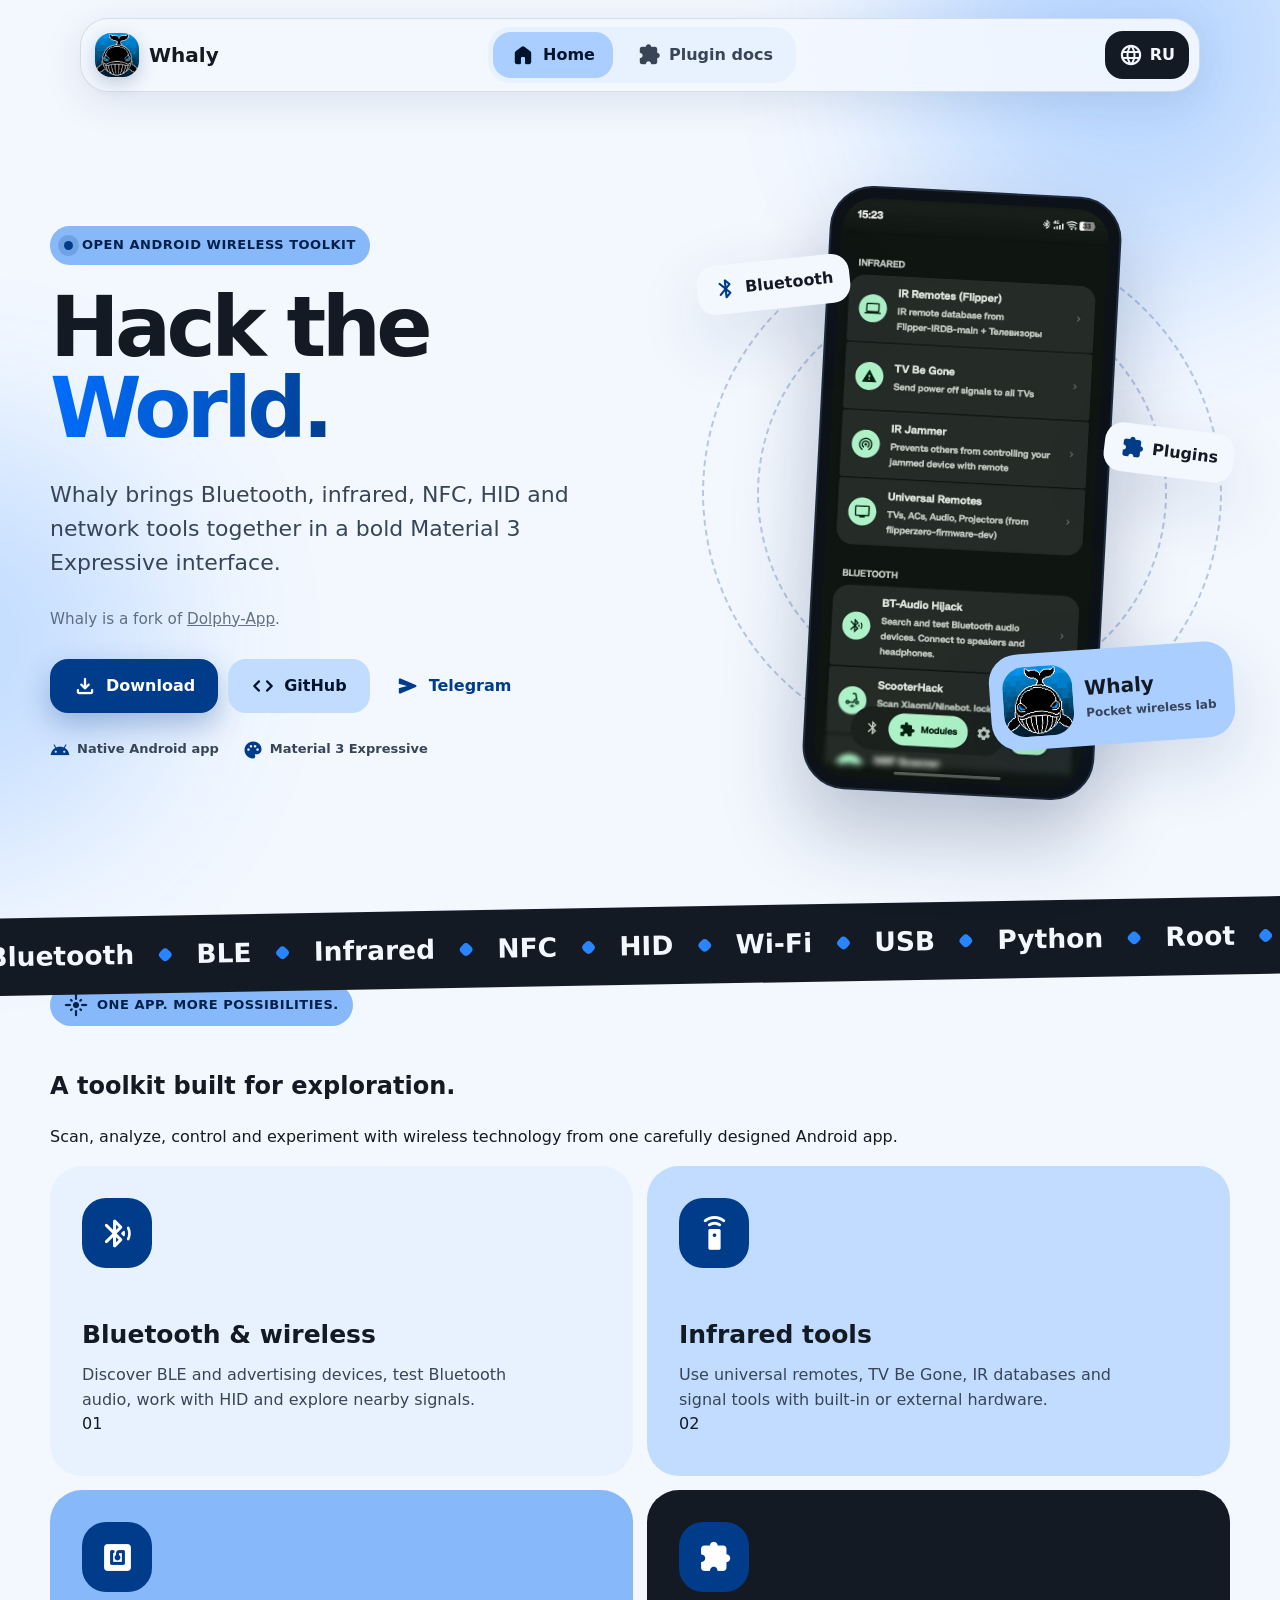
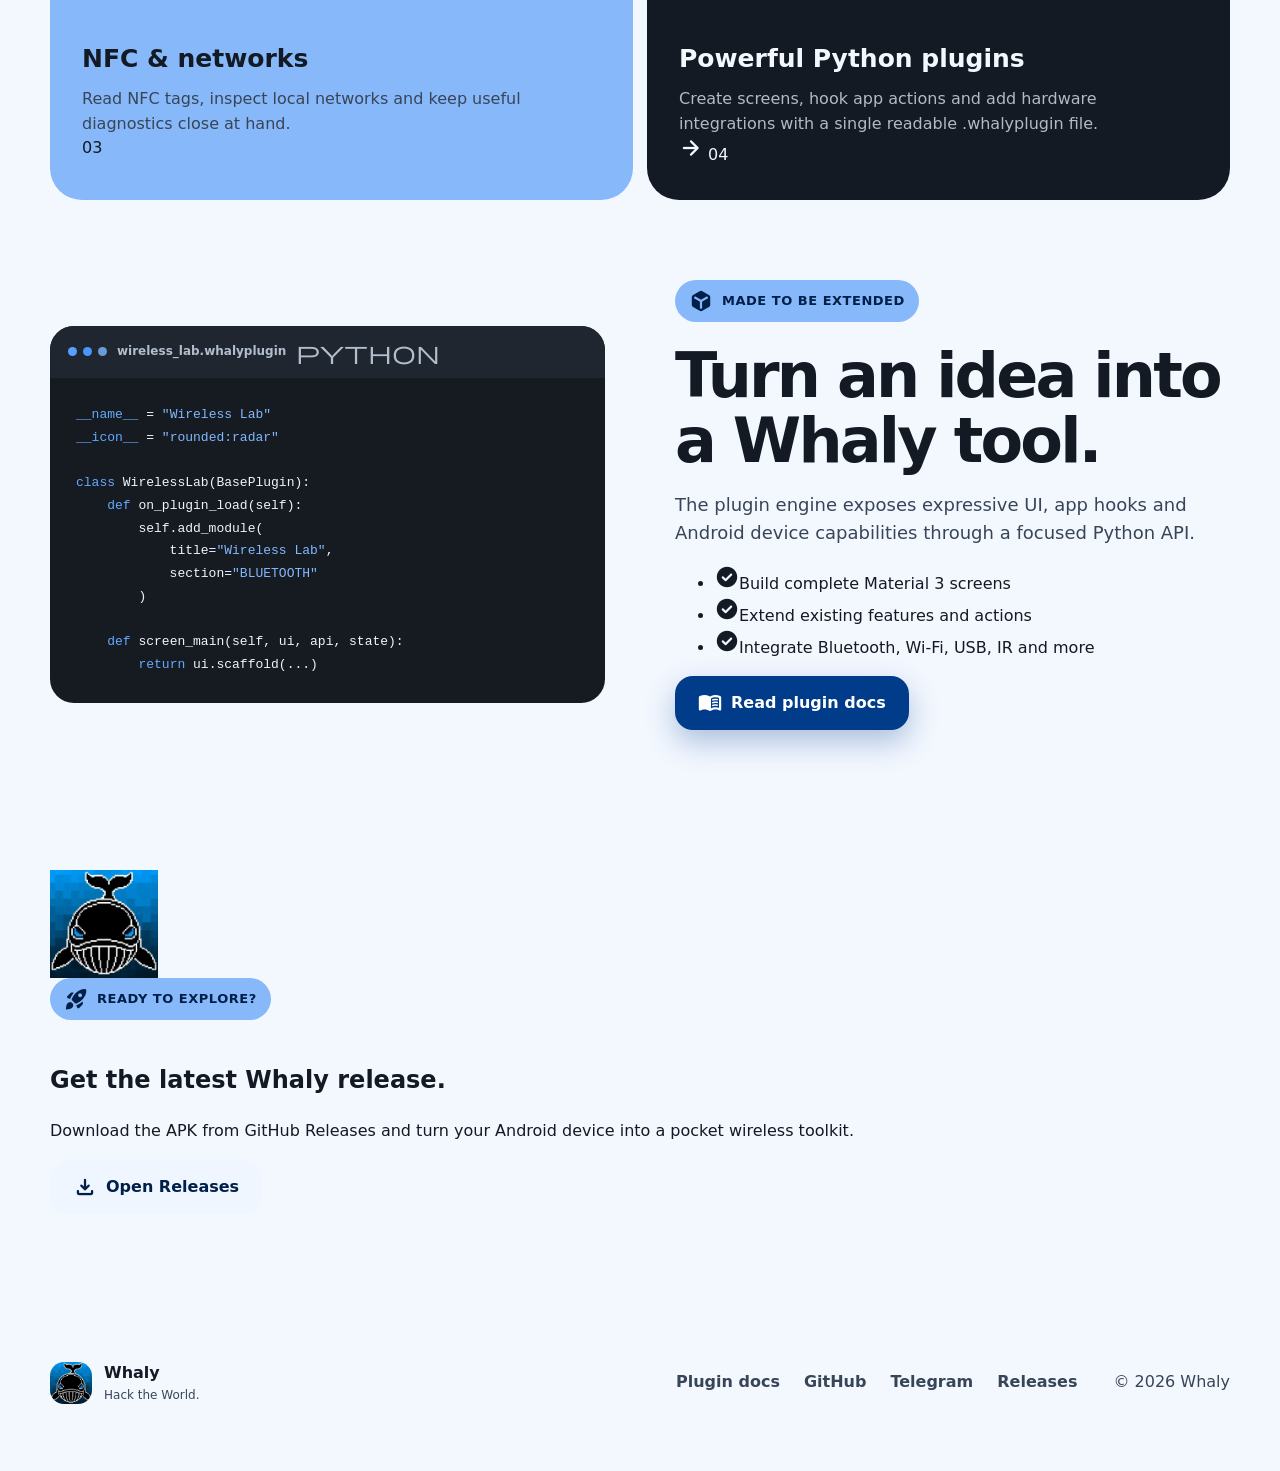
==== commit fc1d9b45: "Version history dialog, portal client capture, fork attribution; 4.0" ====
--- a/docs/index.html
+++ b/docs/index.html
@@ -42,6 +42,7 @@
         <div class="eyebrow"><span class="pulse-dot"></span><span data-i18n="heroEyebrow">Open Android wireless toolkit</span></div>
         <h1><span data-i18n="heroTitleA">Hack the</span> <span class="gradient-text" data-i18n="heroTitleB">World.</span></h1>
         <p class="hero-lead" data-i18n="heroLead">Whaly brings Bluetooth, infrared, NFC, HID and network tools together in a bold Material 3 Expressive interface.</p>
+        <p class="hero-lead" style="opacity:.75;font-size:.95em">Whaly is a fork of <a href="https://github.com/unvoiddd/Dolphy-App" style="text-decoration:underline">Dolphy-App</a>.</p>
         <div class="hero-actions">
           <a class="button button-primary" href="https://github.com/fakeneui1802-ops/Whaly-App/releases" target="_blank" rel="noopener">
             <span class="material-symbols-rounded">download</span><span data-i18n="download">Download</span>
